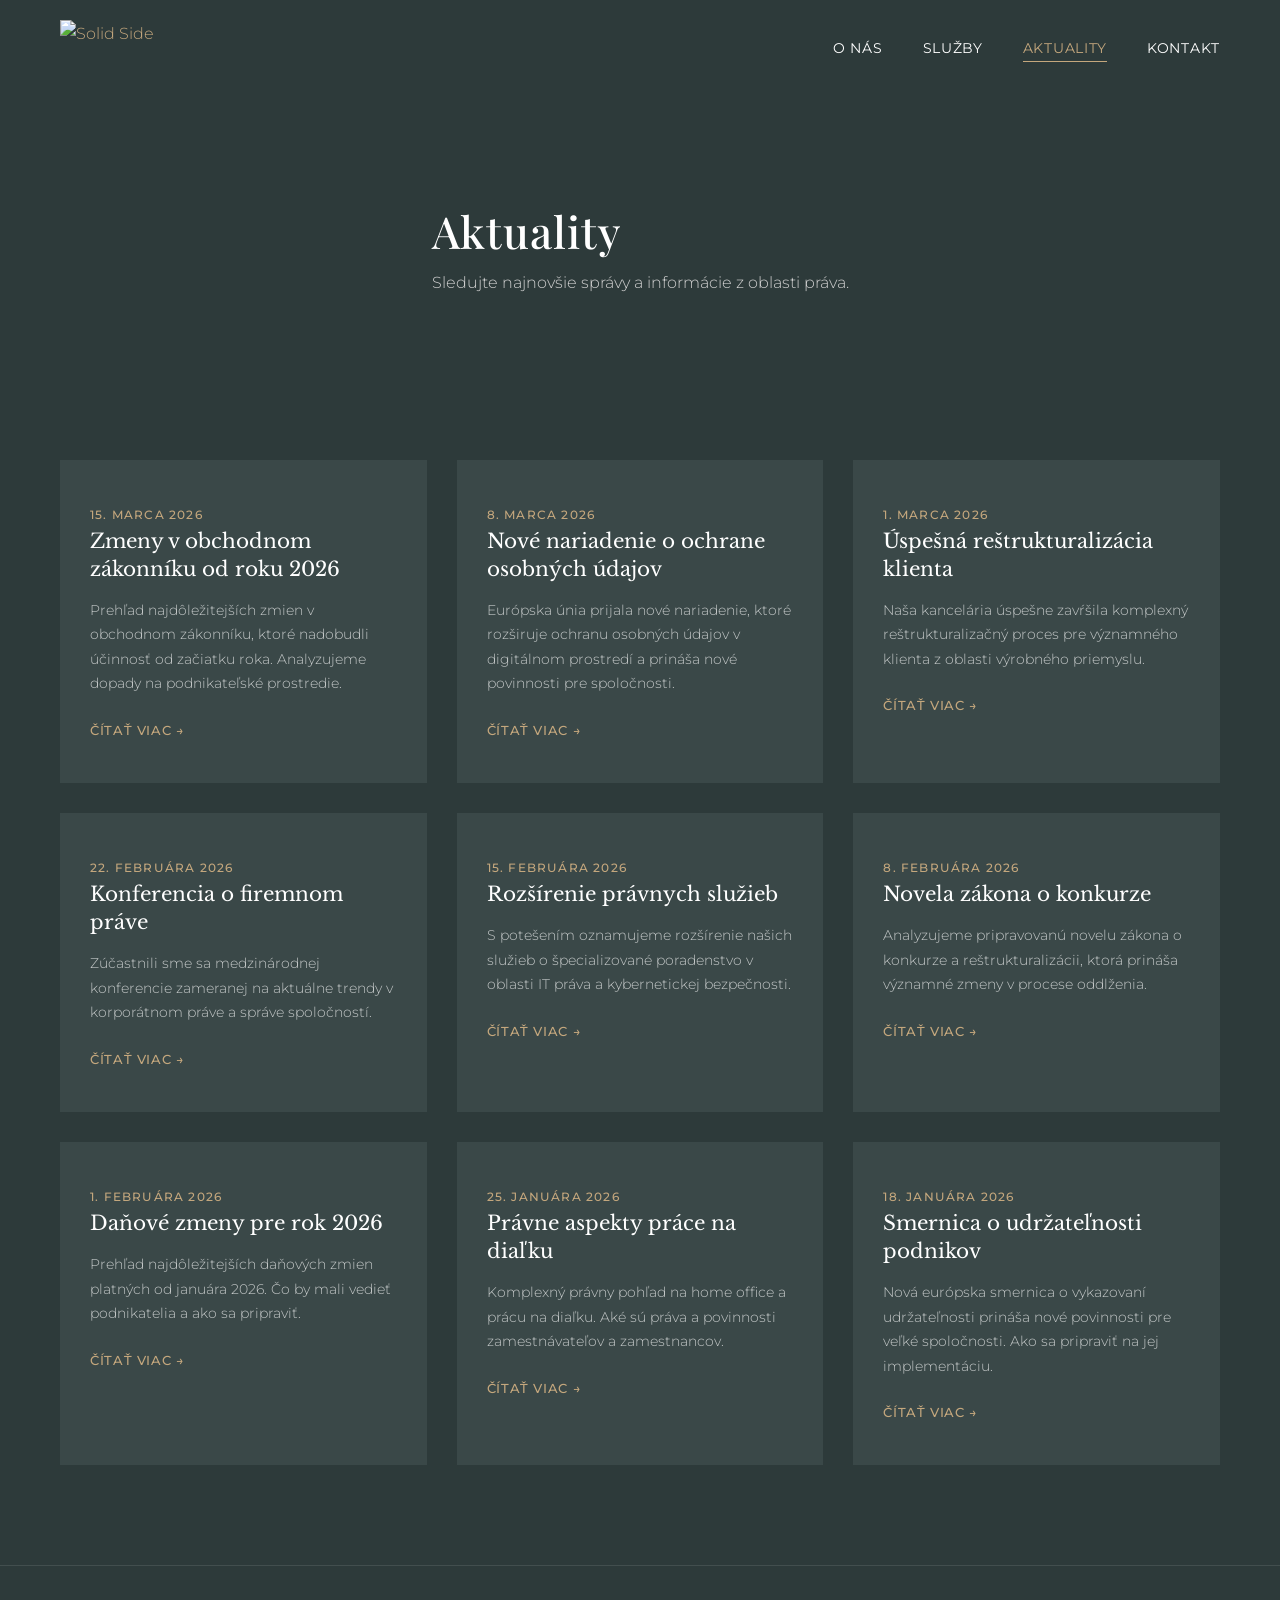
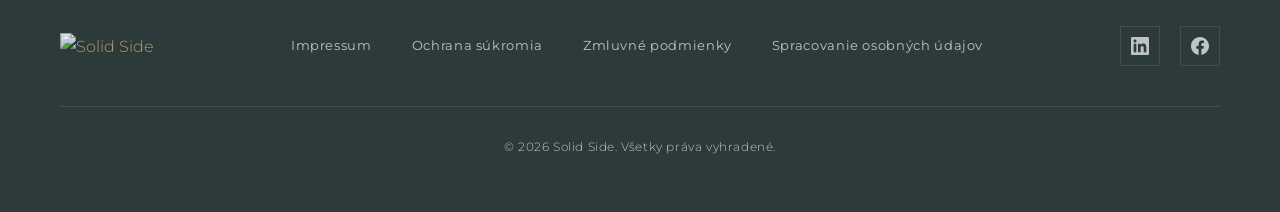
==== aktuality.html @ ad59b774 "first commit" ====
<!DOCTYPE html>
<html lang="sk">
<head>
    <meta charset="UTF-8">
    <meta name="viewport" content="width=device-width, initial-scale=1.0">
    <meta name="description" content="Aktuality a novinky z advokátskej kancelárie Solid Side. Sledujte najnovšie informácie z oblasti práva.">
    <meta name="keywords" content="aktuality, novinky, právo, legislatíva, advokát, Solid Side">
    <title>Aktuality | Solid Side</title>
    
    <!-- Fonts -->
    <link rel="preconnect" href="https://fonts.googleapis.com">
    <link rel="preconnect" href="https://fonts.gstatic.com" crossorigin>
    <link href="https://fonts.googleapis.com/css2?family=Playfair+Display:wght@400;500;600;700&family=Libre+Baskerville:wght@400;700&family=Montserrat:wght@300;400;500;600&display=swap" rel="stylesheet">
    
    <!-- Styles -->
    <link rel="stylesheet" href="css/styles.css">
    
    <!-- Favicon -->
    <link rel="icon" type="image/svg+xml" href="images/favicon.svg">
</head>
<body>
    <!-- Header -->
    <header class="header">
        <div class="container">
            <a href="index.html" class="logo">
                <img src="images/logo2.svg" alt="Solid Side">
            </a>
            
            <button class="menu-toggle" aria-label="Menu">
                <span></span>
                <span></span>
                <span></span>
            </button>
            
            <nav class="nav">
                <ul class="nav-list">
                    <li><a href="o-nas.html" class="nav-link">O nás</a></li>
                    <li><a href="sluzby.html" class="nav-link">Služby</a></li>
                    <li><a href="aktuality.html" class="nav-link active">Aktuality</a></li>
                    <li><a href="kontakt.html" class="nav-link">Kontakt</a></li>
                </ul>
            </nav>
        </div>
    </header>

    <!-- Main Content -->
    <main>
        <!-- Hero Section -->
        <section class="hero section--dark">
            <div class="container">
                <div class="hero-content">
                    <h1>Aktuality</h1>
                    <p>Sledujte najnovšie správy a informácie z oblasti práva.</p>
                </div>
            </div>
        </section>

        <!-- News Grid Section -->
        <section class="news-page-section section--dark">
            <div class="container">
                <div class="news-grid">
                    <!-- Article 1 -->
                    <a href="clanok-obchodny-zakonnik.html" class="news-article-card">
                        <span class="news-article-date">15. marca 2026</span>
                        <h3 class="news-article-title">Zmeny v obchodnom zákonníku od roku 2026</h3>
                        <p class="news-article-excerpt">Prehľad najdôležitejších zmien v obchodnom zákonníku, ktoré nadobudli účinnosť od začiatku roka. Analyzujeme dopady na podnikateľské prostredie.</p>
                        <span class="news-article-link">Čítať viac →</span>
                    </a>
                    
                    <!-- Article 2 -->
                    <a href="clanok-ochrana-udajov.html" class="news-article-card">
                        <span class="news-article-date">8. marca 2026</span>
                        <h3 class="news-article-title">Nové nariadenie o ochrane osobných údajov</h3>
                        <p class="news-article-excerpt">Európska únia prijala nové nariadenie, ktoré rozširuje ochranu osobných údajov v digitálnom prostredí a prináša nové povinnosti pre spoločnosti.</p>
                        <span class="news-article-link">Čítať viac →</span>
                    </a>
                    
                    <!-- Article 3 -->
                    <a href="clanok-restrukturalizacia.html" class="news-article-card">
                        <span class="news-article-date">1. marca 2026</span>
                        <h3 class="news-article-title">Úspešná reštrukturalizácia klienta</h3>
                        <p class="news-article-excerpt">Naša kancelária úspešne zavŕšila komplexný reštrukturalizačný proces pre významného klienta z oblasti výrobného priemyslu.</p>
                        <span class="news-article-link">Čítať viac →</span>
                    </a>
                    
                    <!-- Article 4 -->
                    <a href="clanok-konferencia-firemne-pravo.html" class="news-article-card">
                        <span class="news-article-date">22. februára 2026</span>
                        <h3 class="news-article-title">Konferencia o firemnom práve</h3>
                        <p class="news-article-excerpt">Zúčastnili sme sa medzinárodnej konferencie zameranej na aktuálne trendy v korporátnom práve a správe spoločností.</p>
                        <span class="news-article-link">Čítať viac →</span>
                    </a>
                    
                    <!-- Article 5 -->
                    <a href="clanok-rozsirenie-sluzieb.html" class="news-article-card">
                        <span class="news-article-date">15. februára 2026</span>
                        <h3 class="news-article-title">Rozšírenie právnych služieb</h3>
                        <p class="news-article-excerpt">S potešením oznamujeme rozšírenie našich služieb o špecializované poradenstvo v oblasti IT práva a kybernetickej bezpečnosti.</p>
                        <span class="news-article-link">Čítať viac →</span>
                    </a>
                    
                    <!-- Article 6 -->
                    <a href="clanok-novela-konkurz.html" class="news-article-card">
                        <span class="news-article-date">8. februára 2026</span>
                        <h3 class="news-article-title">Novela zákona o konkurze</h3>
                        <p class="news-article-excerpt">Analyzujeme pripravovanú novelu zákona o konkurze a reštrukturalizácii, ktorá prináša významné zmeny v procese oddlženia.</p>
                        <span class="news-article-link">Čítať viac →</span>
                    </a>
                    
                    <!-- Article 7 -->
                    <a href="clanok-danove-zmeny.html" class="news-article-card">
                        <span class="news-article-date">1. februára 2026</span>
                        <h3 class="news-article-title">Daňové zmeny pre rok 2026</h3>
                        <p class="news-article-excerpt">Prehľad najdôležitejších daňových zmien platných od januára 2026. Čo by mali vedieť podnikatelia a ako sa pripraviť.</p>
                        <span class="news-article-link">Čítať viac →</span>
                    </a>
                    
                    <!-- Article 8 -->
                    <a href="clanok-home-office.html" class="news-article-card">
                        <span class="news-article-date">25. januára 2026</span>
                        <h3 class="news-article-title">Právne aspekty práce na diaľku</h3>
                        <p class="news-article-excerpt">Komplexný právny pohľad na home office a prácu na diaľku. Aké sú práva a povinnosti zamestnávateľov a zamestnancov.</p>
                        <span class="news-article-link">Čítať viac →</span>
                    </a>
                    
                    <!-- Article 9 -->
                    <a href="clanok-udrzatelnost.html" class="news-article-card">
                        <span class="news-article-date">18. januára 2026</span>
                        <h3 class="news-article-title">Smernica o udržateľnosti podnikov</h3>
                        <p class="news-article-excerpt">Nová európska smernica o vykazovaní udržateľnosti prináša nové povinnosti pre veľké spoločnosti. Ako sa pripraviť na jej implementáciu.</p>
                        <span class="news-article-link">Čítať viac →</span>
                    </a>
                </div>
            </div>
        </section>
    </main>

    <!-- Footer -->
    <footer class="footer">
        <div class="container">
            <div class="footer-content">
                <a href="index.html" class="footer-logo">
                    <img src="images/logo2.svg" alt="Solid Side">
                </a>
                
                <div class="footer-links">
                    <a href="impressum.html" class="footer-link">Impressum</a>
                    <a href="https://policies.google.com/privacy?hl=sk" class="footer-link" target="_blank" rel="noopener noreferrer">Ochrana súkromia</a>
                    <a href="https://policies.google.com/terms?hl=sk" class="footer-link" target="_blank" rel="noopener noreferrer">Zmluvné podmienky</a>
                    <a href="#" class="footer-link">Spracovanie osobných údajov</a>
                </div>
                
                <div class="footer-social">
                    <a href="https://www.linkedin.com" target="_blank" rel="noopener noreferrer" class="social-link" aria-label="LinkedIn">
                        <svg xmlns="http://www.w3.org/2000/svg" fill="currentColor" viewBox="0 0 24 24">
                            <path d="M20.447 20.452h-3.554v-5.569c0-1.328-.027-3.037-1.852-3.037-1.853 0-2.136 1.445-2.136 2.939v5.667H9.351V9h3.414v1.561h.046c.477-.9 1.637-1.85 3.37-1.85 3.601 0 4.267 2.37 4.267 5.455v6.286zM5.337 7.433c-1.144 0-2.063-.926-2.063-2.065 0-1.138.92-2.063 2.063-2.063 1.14 0 2.064.925 2.064 2.063 0 1.139-.925 2.065-2.064 2.065zm1.782 13.019H3.555V9h3.564v11.452zM22.225 0H1.771C.792 0 0 .774 0 1.729v20.542C0 23.227.792 24 1.771 24h20.451C23.2 24 24 23.227 24 22.271V1.729C24 .774 23.2 0 22.222 0h.003z"/>
                        </svg>
                    </a>
                    <a href="https://www.facebook.com" target="_blank" rel="noopener noreferrer" class="social-link" aria-label="Facebook">
                        <svg xmlns="http://www.w3.org/2000/svg" fill="currentColor" viewBox="0 0 24 24">
                            <path d="M24 12.073c0-6.627-5.373-12-12-12s-12 5.373-12 12c0 5.99 4.388 10.954 10.125 11.854v-8.385H7.078v-3.47h3.047V9.43c0-3.007 1.792-4.669 4.533-4.669 1.312 0 2.686.235 2.686.235v2.953H15.83c-1.491 0-1.956.925-1.956 1.874v2.25h3.328l-.532 3.47h-2.796v8.385C19.612 23.027 24 18.062 24 12.073z"/>
                        </svg>
                    </a>
                </div>
            </div>
            
            <div class="footer-bottom">
                <p class="footer-copyright">© 2026 Solid Side. Všetky práva vyhradené.</p>
            </div>
        </div>
    </footer>

    <!-- Scripts -->
    <script src="js/main.js"></script>
</body>
</html>
---- css/styles.css ----
/* =====================================================
   SOLID SIDE - Law Firm Website Styles
   Modern, Minimalist, Professional Design
   ===================================================== */

/* =====================================================
   IMPORTS & FONTS
   ===================================================== */
@import url('https://fonts.googleapis.com/css2?family=Playfair+Display:wght@400;500;600;700&family=Libre+Baskerville:wght@400;700&family=Montserrat:wght@300;400;500;600&display=swap');

/* =====================================================
   CSS VARIABLES - Color Palette
   ===================================================== */
:root {
    /* Primary Colors - Dark Petrol Theme */
    --color-primary-dark: #2d3a3a;      /* Dark petrol - main background */
    --color-primary-medium: #4a5a5a;    /* Medium petrol */
    --color-primary-light: #6b7878;     /* Lighter petrol */
    
    /* Accent Colors - Warm Tones */
    --color-accent-gold: #c4a77d;       /* Warm gold - accents, links, hover */
    --color-accent-bronze: #8b7355;     /* Bronze - subtle accents */
    
    /* Light Colors - Contrast Sections */
    --color-light-cream: #f5f0e8;       /* Light cream background */
    --color-light-beige: #e8e0d4;       /* Beige background */
    --color-light-warm: #d4c9b9;        /* Warm light */
    
    /* Text Colors */
    --color-text-light: #ffffff;        /* White text on dark */
    --color-text-dark: #2d3a3a;         /* Dark text on light */
    --color-text-muted: rgba(255, 255, 255, 0.7); /* Muted text */
    --color-text-muted-dark: rgba(45, 58, 58, 0.7); /* Muted dark text */
    
    /* Cards & Elements */
    --color-card-dark: #3a4848;         /* Slightly lighter than background */
    --color-card-light: #ffffff;        /* White cards on light bg */
    
    /* Borders & Lines */
    --color-border-dark: rgba(255, 255, 255, 0.1);
    --color-border-light: rgba(45, 58, 58, 0.1);
    
    /* Typography */
    --font-heading: 'Playfair Display', serif;
    --font-subheading: 'Libre Baskerville', serif;
    --font-body: 'Montserrat', sans-serif;
    
    /* Layout */
    --container-max-width: 1240px;
    --container-padding: 40px;
    --header-height: 96px;
    
    /* Transitions */
    --transition-fast: 0.2s ease;
    --transition-medium: 0.3s ease;
    --transition-slow: 0.5s ease;
}

/* =====================================================
   RESET & BASE STYLES
   ===================================================== */
*,
*::before,
*::after {
    margin: 0;
    padding: 0;
    box-sizing: border-box;
}

html {
    scroll-behavior: smooth;
    font-size: 16px;
}

body {
    font-family: var(--font-body);
    font-weight: 300;
    line-height: 1.7;
    color: var(--color-text-light);
    background-color: var(--color-primary-dark);
    overflow-x: hidden;
}

/* =====================================================
   LOADING ANIMATION
   ===================================================== */
.loading-screen {
    position: fixed;
    top: 0;
    left: 0;
    width: 100%;
    height: 100%;
    background-color: var(--color-primary-dark);
    display: flex;
    justify-content: center;
    align-items: center;
    z-index: 9999;
    opacity: 1;
        transition: opacity 0.35s ease, visibility 0.35s ease;
}

.loading-screen.hidden {
    opacity: 0;
    visibility: hidden;
    pointer-events: none;
}

.loading-logo {
    width: min(940px, 88vw);
    height: auto;
    opacity: 0;
    transform: scale(0.9);
    animation: logoFadeIn 0.85s ease forwards;
}

@keyframes logoFadeIn {
    0% {
        opacity: 0;
        transform: scale(0.9);
    }
    50% {
        opacity: 1;
        transform: scale(1);
    }
    100% {
        opacity: 1;
        transform: scale(1);
    }
}

/* =====================================================
   CONTAINER
   ===================================================== */
.container {
    max-width: var(--container-max-width);
    margin: 0 auto;
    padding-left: var(--container-padding);
    padding-right: var(--container-padding);
}

/* =====================================================
   TYPOGRAPHY
   ===================================================== */
h1, h2, h3, h4, h5, h6 {
    font-family: var(--font-heading);
    font-weight: 400;
    line-height: 1.3;
    margin-bottom: 1rem;
}

h1 {
    font-size: clamp(2.5rem, 5vw, 4rem);
    letter-spacing: 0.02em;
}

h2 {
    font-size: clamp(2rem, 4vw, 3rem);
    letter-spacing: 0.02em;
}

h3 {
    font-family: var(--font-subheading);
    font-size: clamp(1.5rem, 3vw, 2rem);
}

h4 {
    font-family: var(--font-subheading);
    font-size: 1.25rem;
}

p {
    margin-bottom: 1.5rem;
    font-weight: 300;
}

a {
    color: var(--color-accent-gold);
    text-decoration: none;
    transition: color var(--transition-fast);
}

a:hover {
    color: var(--color-light-cream);
}

/* =====================================================
   HEADER
   ===================================================== */
.header {
    position: fixed;
    top: 0;
    left: 0;
    width: 100%;
    height: var(--header-height);
    background-color: var(--color-primary-dark);
    z-index: 1000;
    transition: background-color var(--transition-medium), box-shadow var(--transition-medium);
}

.header.scrolled {
    background-color: rgba(45, 58, 58, 0.98);
    box-shadow: 0 2px 20px rgba(0, 0, 0, 0.15);
}

.header .container {
    display: flex;
    justify-content: space-between;
    align-items: center;
    height: 100%;
}

.logo {
    display: flex;
    align-items: center;
}

.logo img {
    height: 56px;
    width: auto;
    transition: opacity var(--transition-fast);
}

.logo:hover img {
    opacity: 0.8;
}

/* Navigation */
.nav {
    display: flex;
    align-items: center;
}

.nav-list {
    display: flex;
    list-style: none;
    gap: 40px;
}

.nav-link {
    font-family: var(--font-body);
    font-size: 0.875rem;
    font-weight: 400;
    letter-spacing: 0.05em;
    text-transform: uppercase;
    color: var(--color-text-light);
    position: relative;
    padding: 5px 0;
}

.nav-link::after {
    content: '';
    position: absolute;
    bottom: 0;
    left: 0;
    width: 0;
    height: 1px;
    background-color: var(--color-accent-gold);
    transition: width var(--transition-medium);
}

.nav-link:hover {
    color: var(--color-accent-gold);
}

.nav-link:hover::after,
.nav-link.active::after {
    width: 100%;
}

.nav-link.active {
    color: var(--color-accent-gold);
}

/* Mobile Menu Toggle */
.menu-toggle {
    display: none;
    flex-direction: column;
    justify-content: space-between;
    width: 28px;
    height: 20px;
    background: none;
    border: none;
    cursor: pointer;
    padding: 0;
}

.menu-toggle span {
    display: block;
    width: 100%;
    height: 2px;
    background-color: var(--color-text-light);
    transition: all var(--transition-fast);
}

.menu-toggle.active span:nth-child(1) {
    transform: rotate(45deg) translate(6px, 6px);
}

.menu-toggle.active span:nth-child(2) {
    opacity: 0;
}

.menu-toggle.active span:nth-child(3) {
    transform: rotate(-45deg) translate(6px, -6px);
}

/* =====================================================
   MAIN CONTENT
   ===================================================== */
main {
    padding-top: var(--header-height);
}

/* =====================================================
   SECTIONS
   ===================================================== */
.section {
    padding: 100px 0;
}

.section--dark {
    background-color: var(--color-primary-dark);
    color: var(--color-text-light);
}

.section--light {
    background-color: var(--color-light-cream);
    color: var(--color-text-dark);
}

.section--beige {
    background-color: var(--color-light-beige);
    color: var(--color-text-dark);
}

.section-title {
    text-align: center;
    margin-bottom: 60px;
}

.section-title h2 {
    position: relative;
    display: inline-block;
}

.section-title h2::after {
    content: '';
    position: absolute;
    bottom: -15px;
    left: 50%;
    transform: translateX(-50%);
    width: 60px;
    height: 1px;
    background-color: var(--color-accent-gold);
}

/* =====================================================
   HERO SECTION
   ===================================================== */
.hero {
    display: flex;
    align-items: flex-start;
    padding: 110px 0 65px;
    position: relative;
}

/* Homepage full-screen override */
.home-hero {
    min-height: 88vh;
    align-items: center;
    padding: 130px 0 80px;
}

.hero-layout {
    display: flex;
    align-items: flex-start;
    justify-content: space-between;
    gap: 80px;
    width: 100%;
}

.hero-content {
    flex: 1;
    max-width: 700px;
    text-align: left;
}

.hero-title {
    font-family: var(--font-heading);
    font-size: clamp(41px, 5.2vw, 52px);
    font-weight: 500;
    line-height: 1.1;
    color: #ffffff;
    margin: 0;
    display: flex;
    flex-direction: column;
}

.hero-title span {
    display: block;
}

.hero-subtitle {
    font-family: var(--font-subheading);
    font-size: 0.92rem;
    color: #cfcfcf;
    max-width: 450px;
    margin-top: 20px;
    line-height: 1.6;
}

/* Sub-page section headings (no .hero-title class) */
.hero-content > h1:not(.hero-title) {
    font-size: clamp(32px, 3.8vw, 44px);
    font-weight: 500;
    line-height: 1.15;
    color: #ffffff;
    margin: 0 0 14px 0;
}

.hero-content > p:not(.hero-subtitle) {
    font-size: 0.975rem;
    color: #cfcfcf;
    margin: 0;
    line-height: 1.55;
    max-width: 580px;
}

.hero-image {
    flex: 0 0 36%;
    max-width: 480px;
    align-self: flex-start;
    position: relative;
    overflow: hidden;
    height: clamp(380px, 48vw, 500px);
}

.hero-image img {
    width: 100%;
    height: 100%;
    object-fit: cover;
    object-position: center 30%;
    display: block;
    filter: brightness(0.70) contrast(0.87) blur(1px);
    transform: scale(1.04);
}

.hero-image::after {
    content: '';
    position: absolute;
    inset: 0;
    background: rgba(0, 0, 0, 0.30);
    pointer-events: none;
}

/* =====================================================
   PANORAMA SECTION
   ===================================================== */
.panorama-section {
    background: transparent;
    padding: 60px 0;
    display: flex;
    justify-content: center;
}

.panorama-wrapper {
    width: 100%;
    max-width: 1200px;
}

.panorama-image {
    width: 100%;
    height: auto;
    display: block;
}

/* =====================================================
   NEWS/AKTUALITY SLIDER
   ===================================================== */
.news-slider-section {
    padding: 80px 0;
    background-color: var(--color-primary-dark);
    overflow: hidden;
}

.news-slider-wrapper {
    position: relative;
    overflow: hidden;
}

.news-slider {
    display: flex;
    gap: 30px;
    transition: transform var(--transition-slow);
    cursor: grab;
}

.news-slider:active {
    cursor: grabbing;
}

.news-card {
    flex: 0 0 calc(33.333% - 20px);
    min-width: 300px;
    background-color: var(--color-card-dark);
    padding: 40px 30px;
    transition: transform var(--transition-medium), background-color var(--transition-medium);
}

.news-card:hover {
    transform: translateY(-5px);
    background-color: var(--color-primary-medium);
}

.news-card-date {
    font-size: 0.75rem;
    font-weight: 500;
    letter-spacing: 0.1em;
    text-transform: uppercase;
    color: var(--color-accent-gold);
    margin-bottom: 15px;
}

.news-card-title {
    font-family: var(--font-subheading);
    font-size: 1.25rem;
    margin-bottom: 15px;
    line-height: 1.4;
}

.news-card-excerpt {
    font-size: 0.9rem;
    color: var(--color-text-muted);
    margin-bottom: 20px;
}

.news-card-link {
    font-size: 0.8rem;
    font-weight: 500;
    letter-spacing: 0.05em;
    text-transform: uppercase;
}

/* Slider Controls */
.slider-controls {
    display: flex;
    justify-content: center;
    gap: 15px;
    margin-top: 40px;
}

.slider-btn {
    width: 50px;
    height: 50px;
    background-color: transparent;
    border: 1px solid var(--color-border-dark);
    color: var(--color-text-light);
    cursor: pointer;
    transition: all var(--transition-fast);
    display: flex;
    align-items: center;
    justify-content: center;
}

.slider-btn:hover {
    background-color: var(--color-accent-gold);
    border-color: var(--color-accent-gold);
    color: var(--color-primary-dark);
}

.slider-btn svg {
    width: 20px;
    height: 20px;
}

/* =====================================================
   SERVICES SECTION - Homepage
   ===================================================== */
.services-section {
    padding: 100px 0;
    background-color: var(--color-light-cream);
    color: var(--color-text-dark);
}

.services-grid-home {
    display: grid;
    grid-template-columns: repeat(4, 1fr);
    gap: 20px;
    align-items: stretch;
}

.service-card-home {
    background-color: var(--color-light-beige);
    padding: 25px;
    min-height: 170px;
    border: 1px solid rgba(45, 58, 58, 0.18);
    display: flex;
    align-items: center;
    justify-content: center;
    text-align: center;
    height: 100%;
}

.service-card-home h4 {
    font-family: var(--font-subheading);
    font-size: 1rem;
    margin: 0;
    color: var(--color-primary-dark);
}

/* =====================================================
   SERVICES PAGE GRID
   ===================================================== */
.services-page-section {
    padding: 100px 0;
}

.services-grid {
    display: grid;
    grid-template-columns: repeat(4, 1fr);
    gap: 25px;
    align-items: stretch;
}

.service-card {
    background-color: var(--color-light-beige);
    padding: 25px;
    min-height: 170px;
    border: 1px solid rgba(45, 58, 58, 0.18);
    display: flex;
    align-items: center;
    justify-content: center;
    text-align: center;
    height: 100%;
}

.service-card h4 {
    font-family: var(--font-subheading);
    font-size: 1rem;
    margin: 0;
    color: var(--color-primary-dark);
    line-height: 1.5;
}

/* =====================================================
   ABOUT PAGE
   ===================================================== */
.about-section {
    padding: 100px 0;
}

.about-content {
    max-width: 900px;
    margin: 0 auto;
}

.about-content p {
    text-align: justify;
    font-size: 1rem;
    line-height: 1.9;
    margin-bottom: 2rem;
}

.about-content h3 {
    margin-top: 3rem;
    margin-bottom: 1.5rem;
}

/* =====================================================
   NEWS/AKTUALITY PAGE
   ===================================================== */
.news-page-section {
    padding: 100px 0;
}

.news-grid {
    display: grid;
    grid-template-columns: repeat(3, 1fr);
    gap: 30px;
}

.news-article-card {
    background-color: var(--color-card-dark);
    padding: 40px 30px;
    transition: transform var(--transition-medium), background-color var(--transition-medium);
    cursor: pointer;
    display: block;
    color: var(--color-text-light);
}

.news-article-card:hover {
    transform: translateY(-5px);
    background-color: var(--color-primary-medium);
    color: var(--color-text-light);
}

.news-article-date {
    font-size: 0.75rem;
    font-weight: 500;
    letter-spacing: 0.1em;
    text-transform: uppercase;
    color: var(--color-accent-gold);
    margin-bottom: 15px;
}

.news-article-title {
    font-family: var(--font-subheading);
    font-size: 1.25rem;
    margin-bottom: 15px;
    line-height: 1.4;
}

.news-article-excerpt {
    font-size: 0.9rem;
    color: var(--color-text-muted);
    margin-bottom: 20px;
}

.news-article-link {
    font-size: 0.8rem;
    font-weight: 500;
    letter-spacing: 0.05em;
    text-transform: uppercase;
    color: var(--color-accent-gold);
}

/* Single Article */
.article-content {
    max-width: 800px;
    margin: 0 auto;
}

.article-meta {
    margin-bottom: 40px;
}

.article-meta .date {
    font-size: 0.875rem;
    color: var(--color-accent-gold);
    text-transform: uppercase;
    letter-spacing: 0.1em;
}

.article-content p {
    text-align: justify;
    font-size: 1rem;
    line-height: 1.9;
}

/* =====================================================
   CONTACT SECTION
   ===================================================== */
.contact-hero {
    position: relative;
    height: 50vh;
    min-height: 400px;
    overflow: hidden;
}

.contact-hero-image {
    width: 100%;
    height: 100%;
    object-fit: cover;
    filter: brightness(0.7);
}

.contact-hero-content {
    position: absolute;
    top: 50%;
    left: 50%;
    transform: translate(-50%, -50%);
    text-align: center;
    color: var(--color-text-light);
}

.contact-hero h1 {
    font-size: clamp(2.5rem, 5vw, 4rem);
    margin-bottom: 0;
}

.contact-hero--simple {
    background-color: var(--color-primary-dark);
    height: auto;
    min-height: 0;
    overflow: visible;
    padding: 110px 0 60px;
}

.contact-hero-content--static {
    position: static;
    transform: none;
    text-align: center;
}

/* Contact Image Section */
.contact-image-section {
    background: linear-gradient(to bottom, var(--color-primary-dark) 50%, var(--color-light-cream) 50%);
    padding: 0;
}

.contact-image-wrapper {
    width: min(90%, 585px);
    margin: 0 auto;
}

.contact-image {
    display: block;
    width: 100%;
    height: clamp(182px, 23.4vw, 312px);
    object-fit: cover;
    object-position: center;
}

.contact-info-section {
    padding: 60px 0 80px;
    background-color: var(--color-light-cream);
    color: var(--color-text-dark);
}

.contact-info-container {
    width: min(90%, 585px);
    margin: 0 auto;
}

.contact-info-row {
    display: flex;
    justify-content: space-between;
    align-items: flex-start;
}

.contact-info-left {
    text-align: left;
}

.contact-info-right {
    text-align: right;
}

.contact-info-left p,
.contact-info-right p {
    font-size: 0.95rem;
    line-height: 1.8;
    margin-bottom: 0;
    color: var(--color-text-muted-dark);
}

.contact-info-left a,
.contact-info-right a {
    color: var(--color-primary-dark);
}

.contact-info-left a:hover,
.contact-info-right a:hover {
    color: var(--color-accent-gold);
}

/* Contact Form Section */
.contact-form-section {
    padding: 100px 0;
    background-color: var(--color-primary-dark);
}

.contact-form-section--light {
    background-color: var(--color-light-cream);
    color: var(--color-text-dark);
}

.contact-form-section--light .section-title h2 {
    color: var(--color-text-dark);
}

.contact-form-section--light .form-group label {
    color: var(--color-text-muted-dark);
}

.contact-form-section--light .form-group input,
.contact-form-section--light .form-group textarea {
    border-bottom: 1px solid var(--color-border-light);
    color: var(--color-text-dark);
}

.contact-form-section--light .form-group input::placeholder,
.contact-form-section--light .form-group textarea::placeholder {
    color: var(--color-text-muted-dark);
}

.contact-form-wrapper {
    display: grid;
    grid-template-columns: 1fr 1fr;
    gap: 60px;
    align-items: start;
}

.contact-form-image-wrapper {
    position: relative;
    overflow: hidden;
}

.contact-form-section--light .contact-form {
    position: relative;
    z-index: 2;
}

.contact-form-row {
    display: grid;
    grid-template-columns: 1fr 0.94fr;
    gap: 60px;
    align-items: stretch;
}

.contact-form-fields {
    display: flex;
    flex-direction: column;
    gap: 25px;
    margin-right: -56px;
    position: relative;
    z-index: 2;
}

.contact-form-section--light .contact-form-image-wrapper {
    display: flex;
}

.contact-form {
    display: flex;
    flex-direction: column;
    gap: 25px;
}

.form-group {
    display: flex;
    flex-direction: column;
}

.form-group label {
    font-size: 0.75rem;
    font-weight: 500;
    letter-spacing: 0.1em;
    text-transform: uppercase;
    margin-bottom: 10px;
    color: var(--color-text-muted);
}

.form-group input,
.form-group textarea {
    padding: 15px 0;
    background-color: transparent;
    border: none;
    border-bottom: 1px solid var(--color-border-dark);
    color: var(--color-text-light);
    font-family: var(--font-body);
    font-size: 1rem;
    font-weight: 300;
    transition: border-color var(--transition-fast);
}

.form-group input:focus,
.form-group textarea:focus {
    outline: none;
    border-color: var(--color-accent-gold);
}

.form-group textarea {
    min-height: 120px;
    resize: vertical;
}

.form-group input::placeholder,
.form-group textarea::placeholder {
    color: var(--color-text-muted);
}

.btn-submit {
    align-self: flex-start;
    padding: 15px 40px;
    background-color: transparent;
    border: 1px solid var(--color-accent-gold);
    color: var(--color-accent-gold);
    font-family: var(--font-body);
    font-size: 0.8rem;
    font-weight: 500;
    letter-spacing: 0.1em;
    text-transform: uppercase;
    cursor: pointer;
    transition: all var(--transition-fast);
}

.btn-submit:hover {
    background-color: var(--color-accent-gold);
    color: var(--color-primary-dark);
}

.contact-form-image {
    display: block;
    width: 100%;
    height: 100%;
    object-fit: cover;
    object-position: center;
}

.contact-form-section--light .contact-form-image {
    filter: brightness(1.15) contrast(0.9);
}

.image-contact {
    width: 90%;
    margin-left: 40px;
}

/* =====================================================
   FOOTER
   ===================================================== */
.footer {
    background-color: var(--color-primary-dark);
    padding: 60px 0 30px;
    border-top: 1px solid var(--color-border-dark);
}

.footer-content {
    display: flex;
    justify-content: space-between;
    align-items: center;
    margin-bottom: 40px;
}

.footer-logo img {
    height: 56px;
    width: auto;
    opacity: 0.9;
}

.footer-links {
    display: flex;
    gap: 40px;
    align-items: center;
}

.footer-link {
    font-size: 0.8rem;
    font-weight: 400;
    letter-spacing: 0.05em;
    color: var(--color-text-muted);
    transition: color var(--transition-fast);
}

.footer-links .footer-link {
    font-size: 0.8rem;
}

.footer-link:hover {
    color: var(--color-accent-gold);
}

.footer-social {
    display: flex;
    gap: 20px;
    align-items: center;
}

.social-link {
    width: 40px;
    height: 40px;
    display: flex;
    align-items: center;
    justify-content: center;
    border: 1px solid var(--color-border-dark);
    color: var(--color-text-muted);
    transition: all var(--transition-fast);
}

.social-link:hover {
    border-color: var(--color-accent-gold);
    color: var(--color-accent-gold);
}

.social-link svg {
    width: 18px;
    height: 18px;
}

.footer-bottom {
    text-align: center;
    padding-top: 30px;
    border-top: 1px solid var(--color-border-dark);
}

.footer-copyright {
    font-size: 0.75rem;
    color: var(--color-text-muted);
    letter-spacing: 0.05em;
}

/* =====================================================
   IMPRESSUM PAGE
   ===================================================== */
.impressum-section {
    padding: 100px 0;
    min-height: 60vh;
}

.impressum-content {
    max-width: 800px;
    margin: 0 auto;
}

.impressum-content h2 {
    margin-bottom: 40px;
}

.impressum-content p {
    margin-bottom: 1.5rem;
    color: var(--color-text-muted);
}

.impressum-content strong {
    color: var(--color-text-light);
}

/* =====================================================
   BUTTONS
   ===================================================== */
.btn {
    display: inline-block;
    padding: 15px 40px;
    font-family: var(--font-body);
    font-size: 0.8rem;
    font-weight: 500;
    letter-spacing: 0.1em;
    text-transform: uppercase;
    transition: all var(--transition-fast);
    cursor: pointer;
}

.btn-primary {
    background-color: var(--color-accent-gold);
    color: var(--color-primary-dark);
    border: 1px solid var(--color-accent-gold);
}

.btn-primary:hover {
    background-color: transparent;
    color: var(--color-accent-gold);
}

.btn-outline {
    background-color: transparent;
    color: var(--color-accent-gold);
    border: 1px solid var(--color-accent-gold);
}

.btn-outline:hover {
    background-color: var(--color-accent-gold);
    color: var(--color-primary-dark);
}

/* =====================================================
   UTILITIES
   ===================================================== */
.text-center {
    text-align: center;
}

.text-left {
    text-align: left;
}

.text-justify {
    text-align: justify;
}

.mb-0 {
    margin-bottom: 0;
}

.mb-1 {
    margin-bottom: 1rem;
}

.mb-2 {
    margin-bottom: 2rem;
}

.mb-3 {
    margin-bottom: 3rem;
}

.mt-0 {
    margin-top: 0;
}

.mt-1 {
    margin-top: 1rem;
}

.mt-2 {
    margin-top: 2rem;
}

.mt-3 {
    margin-top: 3rem;
}

/* =====================================================
   RESPONSIVE DESIGN
   ===================================================== */

/* Tablet - Large */
@media (max-width: 1200px) {
    :root {
        --container-padding: 30px;
    }
    
    .services-grid-home {
        grid-template-columns: repeat(3, 1fr);
    }
    
    .services-grid {
        grid-template-columns: repeat(3, 1fr);
    }

    .contact-form-fields {
        margin-right: -40px;
    }
}

/* Tablet */
@media (max-width: 992px) {
    :root {
        --header-height: 84px;
    }
    
    .section {
        padding: 80px 0;
    }
    
    .nav-list {
        gap: 30px;
    }
    
    .services-grid-home,
    .services-grid {
        grid-template-columns: repeat(2, 1fr);
    }
    
    .news-grid {
        grid-template-columns: repeat(2, 1fr);
    }
    
    .contact-form-wrapper {
        gap: 40px;
    }

    .hero {
        padding: 88px 0 50px;
    }

    .home-hero {
        min-height: 82vh;
        padding: 120px 0 70px;
    }

    .about-section,
    .services-page-section,
    .news-page-section {
        padding: 80px 0 55px;
    }

    .hero-title {
        font-size: clamp(31px, 4.4vw, 36px);
    }

    .hero-layout {
        gap: 56px;
    }

    .hero-image {
        flex-basis: 40%;
        max-width: 420px;
        height: clamp(300px, 40vw, 400px);
    }

    .contact-form-fields {
        margin-right: -24px;
    }
    
    .footer-links {
        gap: 25px;
    }
}

/* Tablet - Small */
@media (max-width: 768px) {
    :root {
        --container-padding: 25px;
    }
    
    /* Mobile Navigation */
    .nav {
        position: fixed;
        top: var(--header-height);
        left: 0;
        right: 0;
        background-color: var(--color-primary-dark);
        padding: 30px;
        transform: translateY(-100%);
        opacity: 0;
        visibility: hidden;
        transition: all var(--transition-medium);
    }
    
    .nav.active {
        transform: translateY(0);
        opacity: 1;
        visibility: visible;
    }
    
    .nav-list {
        flex-direction: column;
        gap: 20px;
    }
    
    .nav-link {
        font-size: 1rem;
    }
    
    .menu-toggle {
        display: flex;
    }

    .hero {
        padding: 80px 0 45px;
    }

    .home-hero {
        min-height: auto;
        padding: 110px 0 50px;
    }

    .about-section,
    .services-page-section,
    .news-page-section {
        padding: 60px 0 50px;
    }

    .hero-layout {
        flex-direction: column;
        align-items: flex-start;
        gap: 28px;
    }

    .hero-image {
        width: 100%;
        max-width: 430px;
        height: 260px;
        opacity: 1;
    }
    
    /* News Slider */
    .news-card {
        flex: 0 0 calc(100% - 20px);
        min-width: auto;
    }
    
    /* Contact */
    .contact-info-row {
        flex-direction: column;
        gap: 30px;
        text-align: center;
    }
    
    .contact-info-left,
    .contact-info-right {
        text-align: center;
    }
    
    .contact-form-wrapper {
        grid-template-columns: 1fr;
        gap: 50px;
    }
    
    .contact-form-row {
        grid-template-columns: 1fr;
        gap: 40px;
    }

    .contact-form-fields {
        margin-right: 0;
    }
    
    .contact-form-section--light .contact-form-image-wrapper {
        aspect-ratio: 4 / 3;
    }

    .contact-form-section--light .contact-form-image {
        height: 100%;
    }

    .image-contact {
        width: 100%;
        margin-left: 0;
    }

    .contact-hero--simple {
        padding: 95px 0 50px;
    }

    .contact-image-wrapper {
        width: min(90%, 520px);
    }

    .contact-image {
        height: clamp(156px, 32.5vw, 234px);
    }

    .contact-info-section {
        padding: 50px 0 70px;
    }
    
    .contact-info-container {
        width: min(90%, 520px);
    }
    
    /* Footer */
    .footer-content {
        flex-direction: column;
        gap: 30px;
        align-items: center;
        text-align: center;
    }
    
    .footer-links {
        flex-wrap: wrap;
        justify-content: center;
        gap: 20px;
    }
}

/* Mobile */
@media (max-width: 576px) {
    :root {
        --container-padding: 20px;
    }
    
    .section {
        padding: 60px 0;
    }
    
    h1 {
        font-size: 2rem;
    }
    
    h2 {
        font-size: 1.75rem;
    }

    .hero {
        padding: 88px 20px 40px;
    }

    .home-hero {
        min-height: 76vh;
        padding: 100px 20px 50px;
    }

    .about-section,
    .services-page-section,
    .news-page-section {
        padding: 55px 0 40px;
    }

    .hero-content > h1:not(.hero-title) {
        font-size: clamp(24px, 6.5vw, 28px);
        line-height: 1.2;
    }

    .hero-layout {
        max-width: 100%;
        gap: 20px;
    }

    .hero-content {
        text-align: left;
    }

    .hero-title {
        font-size: clamp(26px, 6.5vw, 28px);
    }

    .hero-subtitle {
        max-width: 100%;
        margin-top: 18px;
    }

    .hero-image {
        max-width: 100%;
        height: 220px;
        opacity: 1;
    }
    
    /* Services */
    .services-grid-home,
    .services-grid {
        grid-template-columns: 1fr;
    }
    
    /* News */
    .news-grid {
        grid-template-columns: 1fr;
    }
    
    /* Contact Hero */
    .contact-hero {
        min-height: 300px;
    }

    .contact-hero--simple {
        min-height: 0;
        padding: 85px 0 40px;
    }

    .contact-image-wrapper {
        width: min(90%, 416px);
    }
    
    .contact-image {
        height: clamp(130px, 28.6vw, 195px);
    }

    .contact-info-section {
        padding: 40px 0 60px;
    }
    
    .contact-info-container {
        width: min(90%, 416px);
    }
    
    /* Form */
    .btn-submit {
        width: 100%;
        text-align: center;
    }
    
    /* Footer */
    .footer-links {
        flex-direction: column;
        gap: 15px;
    }
}

/* =====================================================
   ACCESSIBILITY
   ===================================================== */
@media (prefers-reduced-motion: reduce) {
    *,
    *::before,
    *::after {
        animation-duration: 0.01ms !important;
        animation-iteration-count: 1 !important;
        transition-duration: 0.01ms !important;
    }
    
    html {
        scroll-behavior: auto;
    }
}

/* Focus States */
a:focus-visible,
button:focus-visible,
input:focus-visible,
textarea:focus-visible {
    outline: 2px solid var(--color-accent-gold);
    outline-offset: 2px;
}

/* Screen Reader Only */
.sr-only {
    position: absolute;
    width: 1px;
    height: 1px;
    padding: 0;
    margin: -1px;
    overflow: hidden;
    clip: rect(0, 0, 0, 0);
    white-space: nowrap;
    border: 0;
}
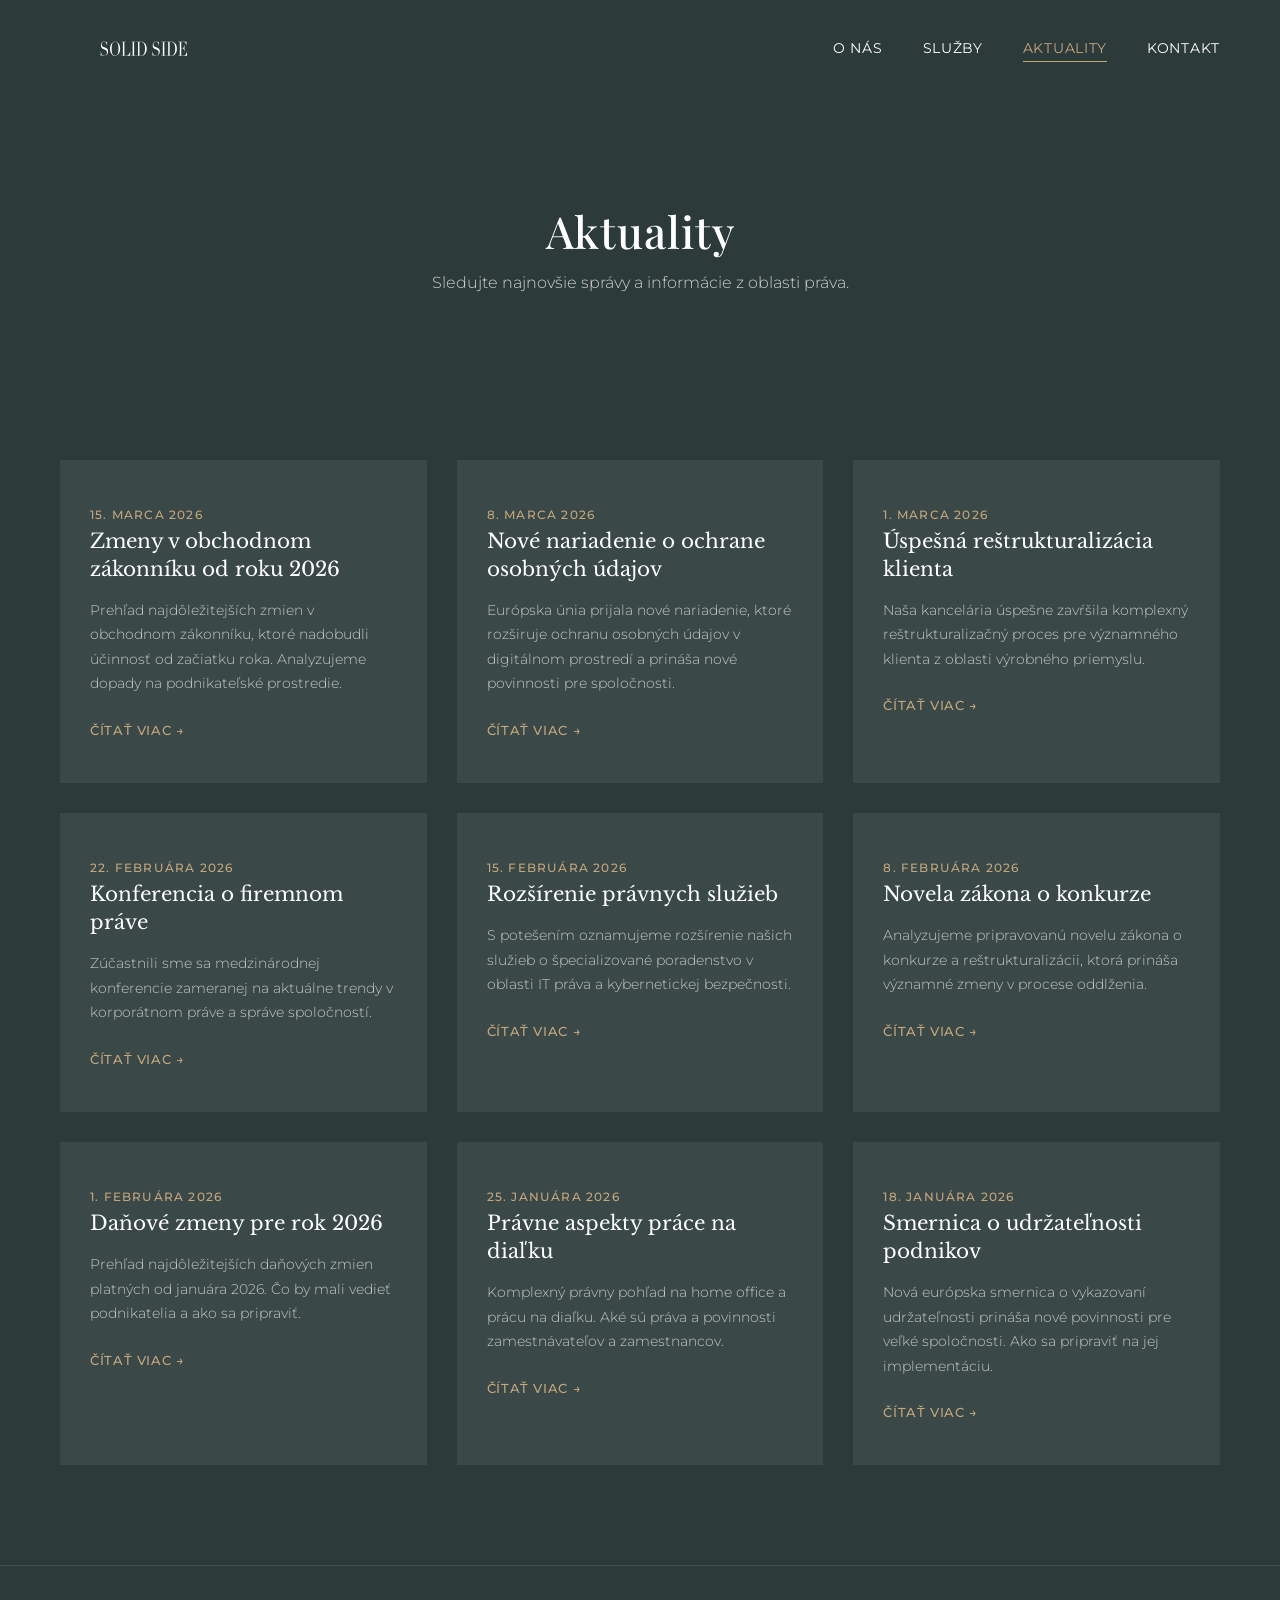
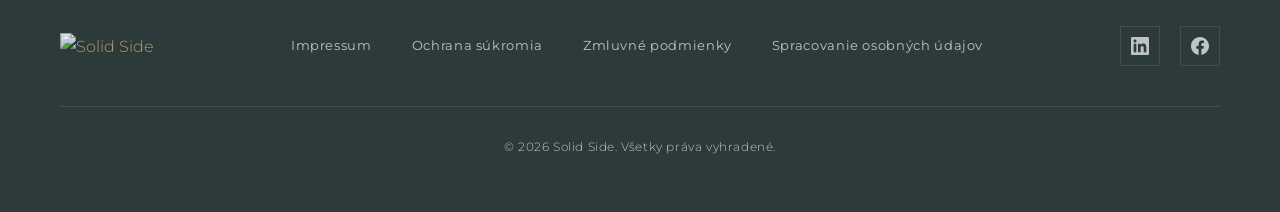
==== commit d5b4dbaa: "Fix logo image filename in aktuality.html" ====
--- a/aktuality.html
+++ b/aktuality.html
@@ -23,7 +23,7 @@
     <header class="header">
         <div class="container">
             <a href="index.html" class="logo">
-                <img src="images/logo2.svg" alt="Solid Side">
+                <img src="images/Logo2.svg" alt="Solid Side">
             </a>
             
             <button class="menu-toggle" aria-label="Menu">
--- a/css/styles.css
+++ b/css/styles.css
@@ -368,7 +368,7 @@
 .home-hero {
     min-height: 88vh;
     align-items: center;
-    padding: 130px 0 80px;
+    padding: 10px 0 90px;
 }
 
 .hero-layout {
@@ -380,33 +380,34 @@
 }
 
 .hero-content {
-    flex: 1;
-    max-width: 700px;
-    text-align: left;
+  max-width: 1200px;
+  margin: 0 auto;        /* toto ho vycentruje */
+  text-align: center;    /* text na stred */
 }
 
 .hero-title {
-    font-family: var(--font-heading);
-    font-size: clamp(41px, 5.2vw, 52px);
-    font-weight: 500;
-    line-height: 1.1;
-    color: #ffffff;
-    margin: 0;
-    display: flex;
-    flex-direction: column;
+  font-family: var(--font-heading);
+  font-size: clamp(52px, 3vw, 56px);
+  font-weight: 500;
+  letter-spacing: 1px;
+  line-height: 1.2;
+  margin-bottom: 20px;
+  max-width: 100
+  00px;
 }
 
 .hero-title span {
-    display: block;
+    display: inline;
 }
 
 .hero-subtitle {
     font-family: var(--font-subheading);
-    font-size: 0.92rem;
+    font-size: 1.08rem;
     color: #cfcfcf;
-    max-width: 450px;
-    margin-top: 20px;
-    line-height: 1.6;
+    max-width: 10
+    00px;
+    margin-top: 22px;
+    line-height: 1.65;
 }
 
 /* Sub-page section headings (no .hero-title class) */
@@ -416,14 +417,16 @@
     line-height: 1.15;
     color: #ffffff;
     margin: 0 0 14px 0;
+    text-align: center;
 }
 
 .hero-content > p:not(.hero-subtitle) {
     font-size: 0.975rem;
     color: #cfcfcf;
-    margin: 0;
+    margin: 0 auto;
     line-height: 1.55;
     max-width: 580px;
+    text-align: center;
 }
 
 .hero-image {
@@ -1266,7 +1269,8 @@
     }
 
     .hero-title {
-        font-size: clamp(31px, 4.4vw, 36px);
+        font-size: clamp(20px, 2.45vw, 28px);
+        white-space: nowrap;
     }
 
     .hero-layout {
@@ -1483,7 +1487,8 @@
     }
 
     .hero-title {
-        font-size: clamp(26px, 6.5vw, 28px);
+        font-size: clamp(16px, 4.2vw, 22px);
+        white-space: normal;
     }
 
     .hero-subtitle {
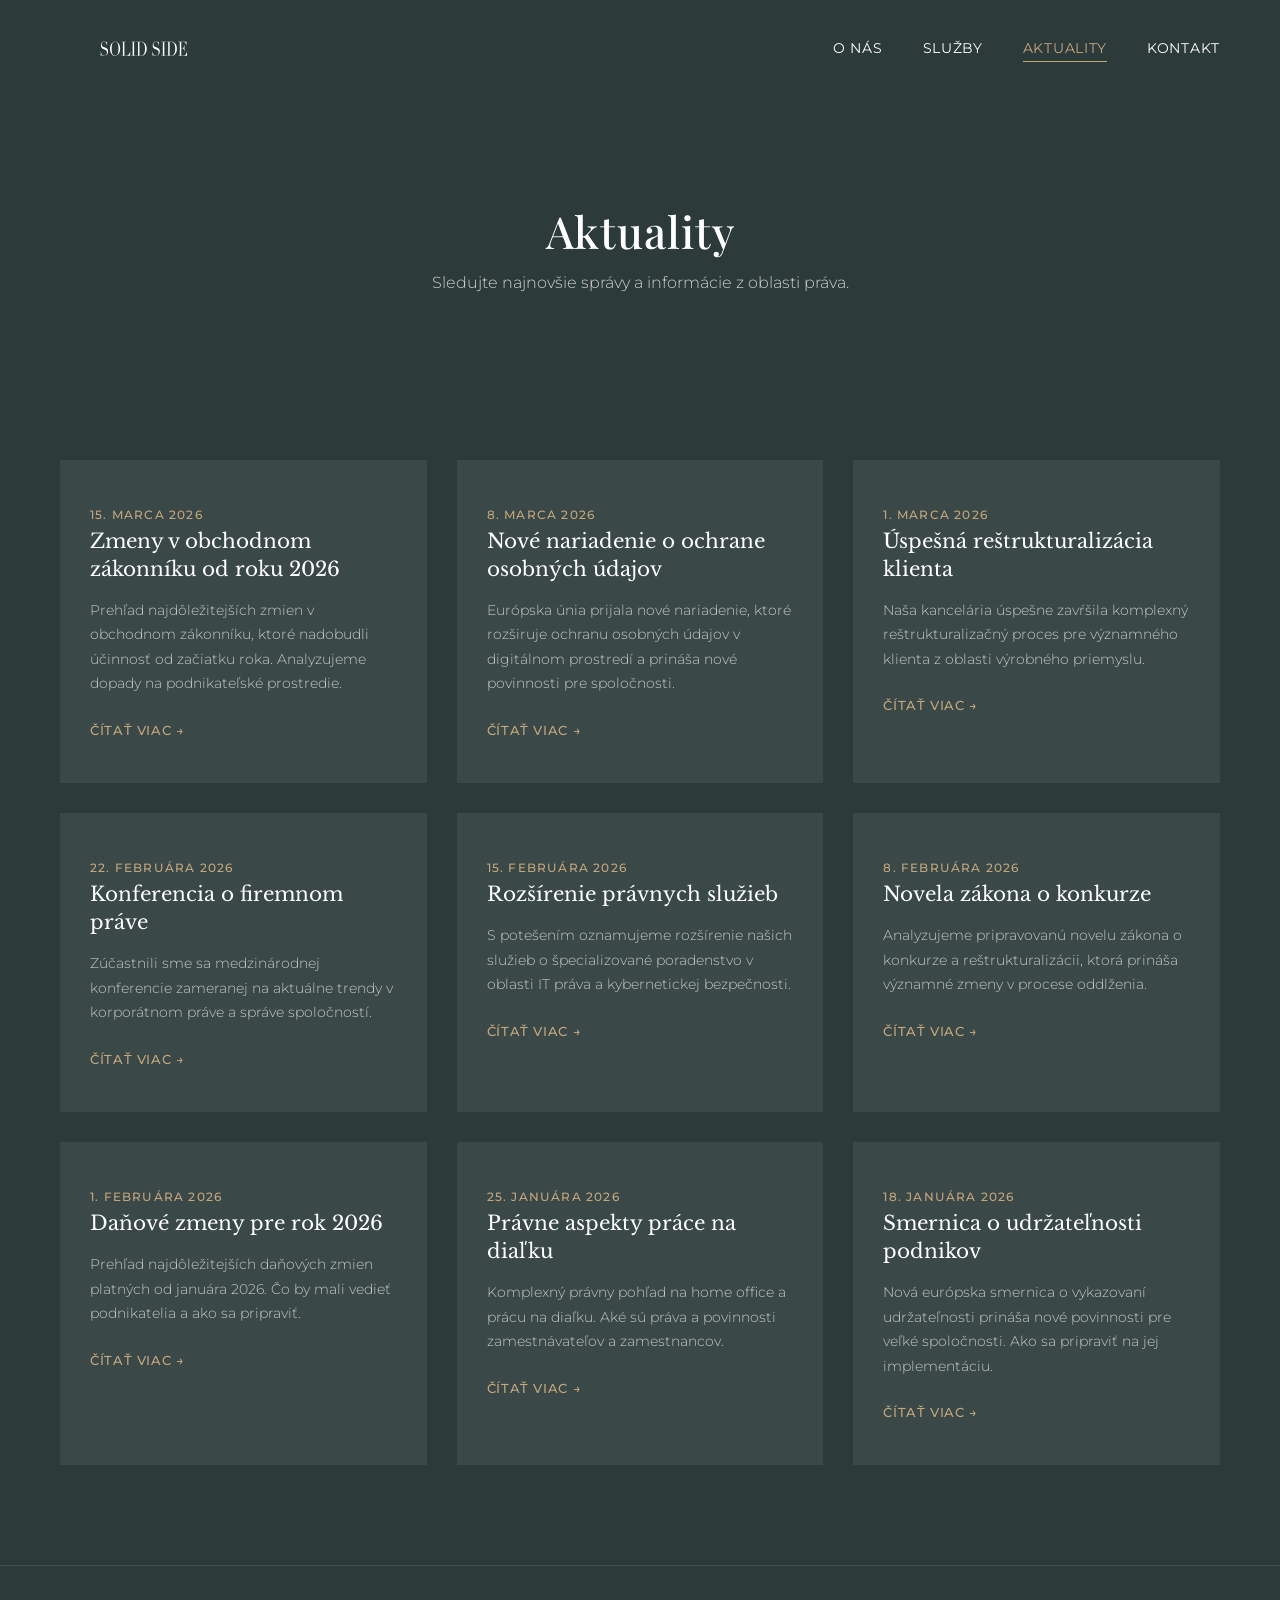
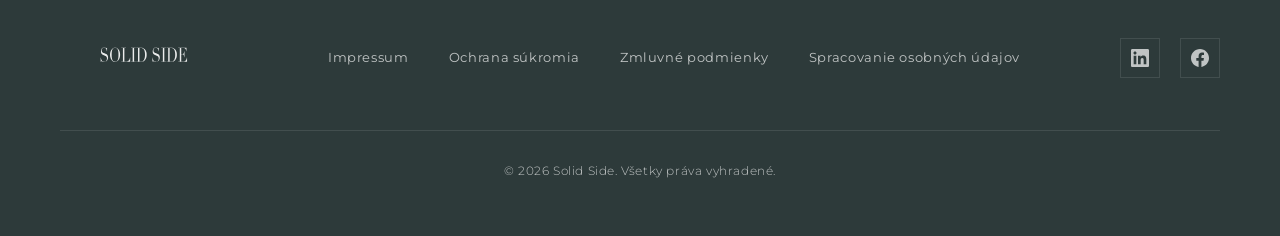
==== commit 8a2cbc34: "Fix logo image filename in footer" ====
--- a/aktuality.html
+++ b/aktuality.html
@@ -140,7 +140,7 @@
         <div class="container">
             <div class="footer-content">
                 <a href="index.html" class="footer-logo">
-                    <img src="images/logo2.svg" alt="Solid Side">
+                    <img src="images/Logo2.svg" alt="Solid Side">
                 </a>
                 
                 <div class="footer-links">
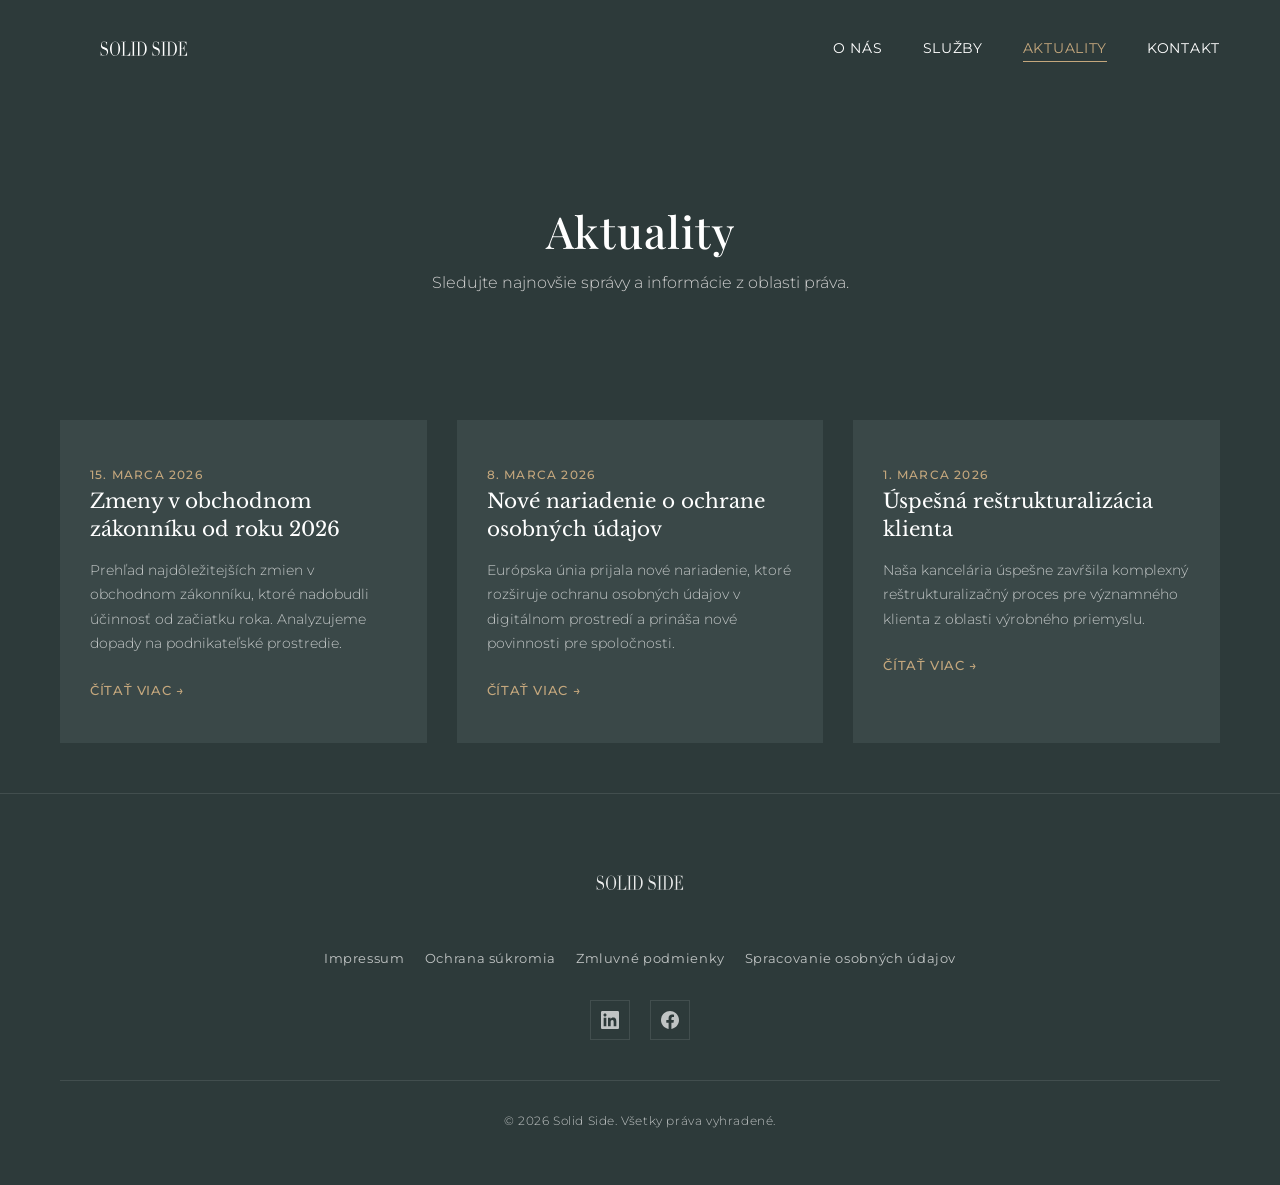
==== commit befd17c4: "rozpracovane zmeny" ====
--- a/aktuality.html
+++ b/aktuality.html
@@ -83,53 +83,6 @@
                         <span class="news-article-link">Čítať viac →</span>
                     </a>
                     
-                    <!-- Article 4 -->
-                    <a href="clanok-konferencia-firemne-pravo.html" class="news-article-card">
-                        <span class="news-article-date">22. februára 2026</span>
-                        <h3 class="news-article-title">Konferencia o firemnom práve</h3>
-                        <p class="news-article-excerpt">Zúčastnili sme sa medzinárodnej konferencie zameranej na aktuálne trendy v korporátnom práve a správe spoločností.</p>
-                        <span class="news-article-link">Čítať viac →</span>
-                    </a>
-                    
-                    <!-- Article 5 -->
-                    <a href="clanok-rozsirenie-sluzieb.html" class="news-article-card">
-                        <span class="news-article-date">15. februára 2026</span>
-                        <h3 class="news-article-title">Rozšírenie právnych služieb</h3>
-                        <p class="news-article-excerpt">S potešením oznamujeme rozšírenie našich služieb o špecializované poradenstvo v oblasti IT práva a kybernetickej bezpečnosti.</p>
-                        <span class="news-article-link">Čítať viac →</span>
-                    </a>
-                    
-                    <!-- Article 6 -->
-                    <a href="clanok-novela-konkurz.html" class="news-article-card">
-                        <span class="news-article-date">8. februára 2026</span>
-                        <h3 class="news-article-title">Novela zákona o konkurze</h3>
-                        <p class="news-article-excerpt">Analyzujeme pripravovanú novelu zákona o konkurze a reštrukturalizácii, ktorá prináša významné zmeny v procese oddlženia.</p>
-                        <span class="news-article-link">Čítať viac →</span>
-                    </a>
-                    
-                    <!-- Article 7 -->
-                    <a href="clanok-danove-zmeny.html" class="news-article-card">
-                        <span class="news-article-date">1. februára 2026</span>
-                        <h3 class="news-article-title">Daňové zmeny pre rok 2026</h3>
-                        <p class="news-article-excerpt">Prehľad najdôležitejších daňových zmien platných od januára 2026. Čo by mali vedieť podnikatelia a ako sa pripraviť.</p>
-                        <span class="news-article-link">Čítať viac →</span>
-                    </a>
-                    
-                    <!-- Article 8 -->
-                    <a href="clanok-home-office.html" class="news-article-card">
-                        <span class="news-article-date">25. januára 2026</span>
-                        <h3 class="news-article-title">Právne aspekty práce na diaľku</h3>
-                        <p class="news-article-excerpt">Komplexný právny pohľad na home office a prácu na diaľku. Aké sú práva a povinnosti zamestnávateľov a zamestnancov.</p>
-                        <span class="news-article-link">Čítať viac →</span>
-                    </a>
-                    
-                    <!-- Article 9 -->
-                    <a href="clanok-udrzatelnost.html" class="news-article-card">
-                        <span class="news-article-date">18. januára 2026</span>
-                        <h3 class="news-article-title">Smernica o udržateľnosti podnikov</h3>
-                        <p class="news-article-excerpt">Nová európska smernica o vykazovaní udržateľnosti prináša nové povinnosti pre veľké spoločnosti. Ako sa pripraviť na jej implementáciu.</p>
-                        <span class="news-article-link">Čítať viac →</span>
-                    </a>
                 </div>
             </div>
         </section>
--- a/css/styles.css
+++ b/css/styles.css
@@ -368,7 +368,7 @@
 .home-hero {
     min-height: 88vh;
     align-items: center;
-    padding: 10px 0 90px;
+    padding: 130px 0 80px;
 }
 
 .hero-layout {
@@ -387,13 +387,13 @@
 
 .hero-title {
   font-family: var(--font-heading);
-  font-size: clamp(52px, 3vw, 56px);
+  font-size: clamp(32px, 4.2vw, 56px);
   font-weight: 500;
   letter-spacing: 1px;
-  line-height: 1.2;
+  line-height: 1.15;
   margin-bottom: 20px;
-  max-width: 100
-  00px;
+  color: #ffffff;
+  white-space: normal;
 }
 
 .hero-title span {
@@ -404,9 +404,8 @@
     font-family: var(--font-subheading);
     font-size: 1.08rem;
     color: #cfcfcf;
-    max-width: 10
-    00px;
-    margin-top: 22px;
+    max-width: 600px;
+    margin: 22px auto 0;
     line-height: 1.65;
 }
 
@@ -905,8 +904,8 @@
 }
 
 .contact-form-row {
-    display: grid;
-    grid-template-columns: 1fr 0.94fr;
+    display: flex;
+    flex-direction: row;
     gap: 60px;
     align-items: stretch;
 }
@@ -915,13 +914,18 @@
     display: flex;
     flex-direction: column;
     gap: 25px;
-    margin-right: -56px;
+    flex: 1;
+    min-width: 0;
     position: relative;
     z-index: 2;
-}
-
-.contact-form-section--light .contact-form-image-wrapper {
-    display: flex;
+    margin-right: 0;
+}
+
+.contact-form-image-wrapper {
+    flex: 0 0 42%;
+    max-width: 42%;
+    position: relative;
+    overflow: hidden;
 }
 
 .contact-form {
@@ -1006,8 +1010,10 @@
 }
 
 .image-contact {
-    width: 90%;
-    margin-left: 40px;
+    width: 100%;
+    height: 100%;
+    object-fit: cover;
+    display: block;
 }
 
 /* =====================================================
@@ -1269,8 +1275,8 @@
     }
 
     .hero-title {
-        font-size: clamp(20px, 2.45vw, 28px);
-        white-space: nowrap;
+        font-size: clamp(26px, 3.2vw, 38px);
+        white-space: normal;
     }
 
     .hero-layout {
@@ -1336,8 +1342,13 @@
     }
 
     .home-hero {
-        min-height: auto;
-        padding: 110px 0 50px;
+        min-height: 100svh;
+        min-height: 100vh;
+        padding: 0 20px;
+        display: flex;
+        align-items: center;
+        justify-content: center;
+    }
     }
 
     .about-section,
@@ -1383,16 +1394,19 @@
     }
     
     .contact-form-row {
-        grid-template-columns: 1fr;
-        gap: 40px;
+        flex-direction: column;
+        gap: 36px;
+    }
+
+    .contact-form-image-wrapper {
+        flex: 0 0 auto;
+        max-width: 100%;
+        width: 100%;
+        aspect-ratio: 4 / 3;
     }
 
     .contact-form-fields {
         margin-right: 0;
-    }
-    
-    .contact-form-section--light .contact-form-image-wrapper {
-        aspect-ratio: 4 / 3;
     }
 
     .contact-form-section--light .contact-form-image {
@@ -1462,8 +1476,9 @@
     }
 
     .home-hero {
-        min-height: 76vh;
-        padding: 100px 20px 50px;
+        min-height: 100svh;
+        min-height: 100vh;
+        padding: 0 20px;
     }
 
     .about-section,
@@ -1483,17 +1498,19 @@
     }
 
     .hero-content {
-        text-align: left;
+        text-align: center;
     }
 
     .hero-title {
-        font-size: clamp(16px, 4.2vw, 22px);
+        font-size: clamp(24px, 7.5vw, 32px);
         white-space: normal;
+        letter-spacing: 0.5px;
     }
 
     .hero-subtitle {
         max-width: 100%;
-        margin-top: 18px;
+        margin-top: 16px;
+        font-size: 0.97rem;
     }
 
     .hero-image {
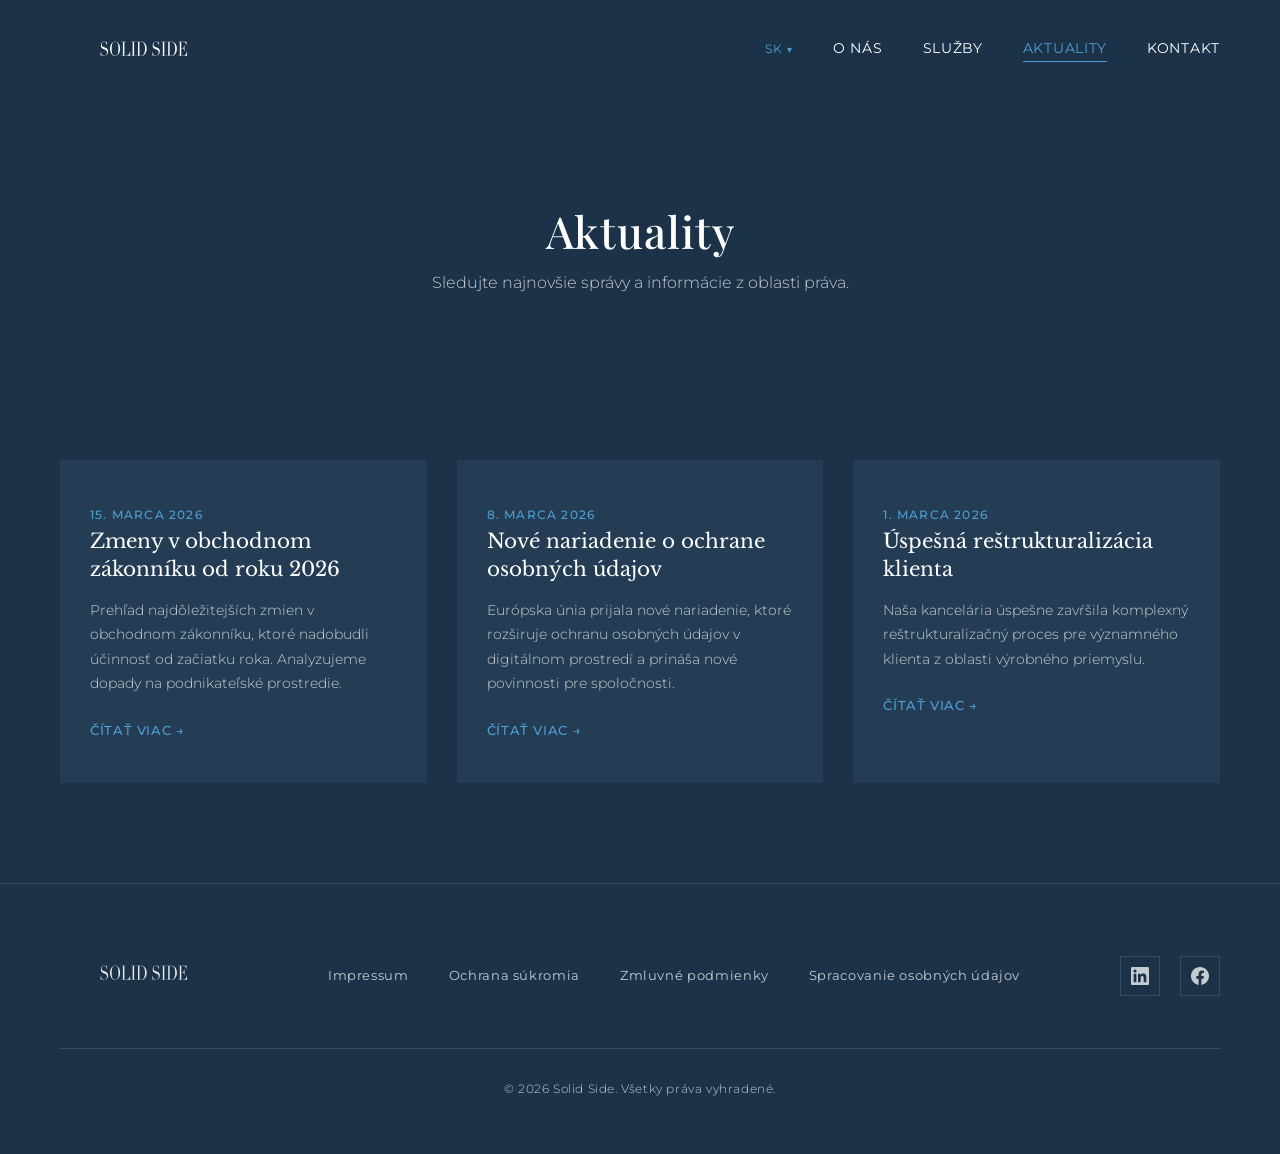
==== commit dcffc6ef: "update layout spacing hero" ====
--- a/aktuality.html
+++ b/aktuality.html
@@ -34,6 +34,16 @@
             
             <nav class="nav">
                 <ul class="nav-list">
+                    <li class="nav-item language-dropdown">
+                        <span class="language-dropdown-toggle">SK <span class="lang-arrow">▾</span></span>
+                        <div class="language-dropdown-menu">
+                            <a href="#" class="language-option active-lang">SK</a>
+                            <a href="#" class="language-option">EN</a>
+                            <a href="#" class="language-option">DE</a>
+                            <a href="#" class="language-option">CZ</a>
+                            <a href="#" class="language-option">UA</a>
+                        </div>
+                    </li>
                     <li><a href="o-nas.html" class="nav-link">O nás</a></li>
                     <li><a href="sluzby.html" class="nav-link">Služby</a></li>
                     <li><a href="aktuality.html" class="nav-link active">Aktuality</a></li>
--- a/css/styles.css
+++ b/css/styles.css
@@ -12,33 +12,33 @@
    CSS VARIABLES - Color Palette
    ===================================================== */
 :root {
-    /* Primary Colors - Dark Petrol Theme */
-    --color-primary-dark: #2d3a3a;      /* Dark petrol - main background */
-    --color-primary-medium: #4a5a5a;    /* Medium petrol */
-    --color-primary-light: #6b7878;     /* Lighter petrol */
-    
-    /* Accent Colors - Warm Tones */
-    --color-accent-gold: #c4a77d;       /* Warm gold - accents, links, hover */
-    --color-accent-bronze: #8b7355;     /* Bronze - subtle accents */
+    /* Primary Colors - Navy Blue Theme */
+    --color-primary-dark: #1c3249;      /* Deep navy - main background */
+    --color-primary-medium: #28496a;    /* Medium navy */
+    --color-primary-light: #3d6e96;     /* Light navy */
+    
+    /* Accent Colors - Sky Blue */
+    --color-accent-gold: #4e9fd4;       /* Sky blue - accents, links, hover */
+    --color-accent-bronze: #3a7aa8;     /* Deeper blue - subtle accents */
     
     /* Light Colors - Contrast Sections */
-    --color-light-cream: #f5f0e8;       /* Light cream background */
-    --color-light-beige: #e8e0d4;       /* Beige background */
-    --color-light-warm: #d4c9b9;        /* Warm light */
+    --color-light-cream: #f9f9f9;       /* Near-white background */
+    --color-light-beige: #f0f0f0;       /* Slightly off-white */
+    --color-light-warm: #e6e6e6;        /* Light grey */
     
     /* Text Colors */
     --color-text-light: #ffffff;        /* White text on dark */
-    --color-text-dark: #2d3a3a;         /* Dark text on light */
-    --color-text-muted: rgba(255, 255, 255, 0.7); /* Muted text */
-    --color-text-muted-dark: rgba(45, 58, 58, 0.7); /* Muted dark text */
+    --color-text-dark: #1a1a1a;         /* Near-black text on light */
+    --color-text-muted: rgba(255, 255, 255, 0.75); /* Muted text */
+    --color-text-muted-dark: rgba(26, 26, 26, 0.60); /* Muted dark text */
     
     /* Cards & Elements */
-    --color-card-dark: #3a4848;         /* Slightly lighter than background */
+    --color-card-dark: #243d55;         /* Slightly lighter than background */
     --color-card-light: #ffffff;        /* White cards on light bg */
     
     /* Borders & Lines */
-    --color-border-dark: rgba(255, 255, 255, 0.1);
-    --color-border-light: rgba(45, 58, 58, 0.1);
+    --color-border-dark: rgba(255, 255, 255, 0.12);
+    --color-border-light: rgba(28, 50, 73, 0.12);
     
     /* Typography */
     --font-heading: 'Playfair Display', serif;
@@ -82,21 +82,20 @@
 }
 
 /* =====================================================
-   LOADING ANIMATION
+   INTRO / LOADING SCREEN
    ===================================================== */
 .loading-screen {
     position: fixed;
-    top: 0;
-    left: 0;
-    width: 100%;
-    height: 100%;
+    inset: 0;
     background-color: var(--color-primary-dark);
     display: flex;
     justify-content: center;
     align-items: center;
     z-index: 9999;
     opacity: 1;
-        transition: opacity 0.35s ease, visibility 0.35s ease;
+    visibility: visible;
+    transition: opacity 0.5s ease, visibility 0.5s ease;
+    cursor: pointer;
 }
 
 .loading-screen.hidden {
@@ -106,26 +105,17 @@
 }
 
 .loading-logo {
-    width: min(940px, 88vw);
+    width: min(1120px, 88vw);
     height: auto;
     opacity: 0;
-    transform: scale(0.9);
-    animation: logoFadeIn 0.85s ease forwards;
-}
-
-@keyframes logoFadeIn {
-    0% {
-        opacity: 0;
-        transform: scale(0.9);
-    }
-    50% {
-        opacity: 1;
-        transform: scale(1);
-    }
-    100% {
-        opacity: 1;
-        transform: scale(1);
-    }
+    transform: scale(0.92);
+    animation: introLogoReveal 0.9s cubic-bezier(0.22, 0.61, 0.36, 1) 0.15s forwards;
+}
+
+@keyframes introLogoReveal {
+    0%   { opacity: 0; transform: scale(0.92); }
+    60%  { opacity: 1; transform: scale(1.01); }
+    100% { opacity: 1; transform: scale(1); }
 }
 
 /* =====================================================
@@ -180,7 +170,7 @@
 }
 
 a:hover {
-    color: var(--color-light-cream);
+    color: var(--color-text-light);
 }
 
 /* =====================================================
@@ -198,8 +188,8 @@
 }
 
 .header.scrolled {
-    background-color: rgba(45, 58, 58, 0.98);
-    box-shadow: 0 2px 20px rgba(0, 0, 0, 0.15);
+    background-color: rgba(28, 50, 73, 0.98);
+    box-shadow: 0 2px 20px rgba(0, 0, 0, 0.25);
 }
 
 .header .container {
@@ -234,6 +224,79 @@
     display: flex;
     list-style: none;
     gap: 40px;
+    align-items: center;
+}
+
+.nav-item {
+    list-style: none;
+}
+
+/* Language Dropdown - Desktop */
+.language-dropdown {
+    position: relative;
+}
+
+.language-dropdown-toggle {
+    font-family: var(--font-body);
+    font-size: 0.75rem;
+    font-weight: 400;
+    letter-spacing: 0.08em;
+    text-transform: uppercase;
+    color: var(--color-accent-gold);
+    cursor: pointer;
+    padding: 5px 0;
+    transition: color var(--transition-fast);
+}
+
+.language-dropdown-toggle:hover {
+    color: var(--color-text-light);
+}
+
+.language-dropdown-toggle .lang-arrow {
+    font-size: 0.65rem;
+    display: inline-block;
+    transition: transform var(--transition-fast);
+    vertical-align: middle;
+}
+
+.language-dropdown:hover .lang-arrow {
+    transform: rotate(180deg);
+}
+
+.language-dropdown-menu {
+    position: absolute;
+    top: calc(100% + 8px);
+    left: 0;
+    background-color: rgba(20, 40, 65, 0.98);
+    border: 1px solid rgba(78, 159, 212, 0.2);
+    border-radius: 4px;
+    padding: 8px 0;
+    display: none;
+    flex-direction: column;
+    gap: 0;
+    min-width: 80px;
+    z-index: 1001;
+}
+
+.language-dropdown:hover .language-dropdown-menu {
+    display: flex;
+}
+
+.language-option {
+    font-family: var(--font-body);
+    font-size: 0.775rem;
+    padding: 7px 16px;
+    color: var(--color-text-light);
+    text-transform: uppercase;
+    letter-spacing: 0.06em;
+    transition: all var(--transition-fast);
+    display: block;
+}
+
+.language-option:hover,
+.language-option.active-lang {
+    background-color: rgba(78, 159, 212, 0.15);
+    color: var(--color-accent-gold);
 }
 
 .nav-link {
@@ -282,6 +345,7 @@
     border: none;
     cursor: pointer;
     padding: 0;
+    z-index: 1001;
 }
 
 .menu-toggle span {
@@ -304,6 +368,40 @@
     transform: rotate(-45deg) translate(6px, -6px);
 }
 
+/* On mobile, keep hamburger as hamburger (X handled by nav-close) */
+@media (max-width: 768px) {
+    .menu-toggle.active span:nth-child(1),
+    .menu-toggle.active span:nth-child(2),
+    .menu-toggle.active span:nth-child(3) {
+        transform: none;
+        opacity: 1;
+    }
+}
+
+/* Mobile Menu Close Button */
+.nav-close {
+    display: none;
+    position: absolute;
+    top: 20px;
+    right: 24px;
+    background: none;
+    border: none;
+    cursor: pointer;
+    color: var(--color-text-light);
+    z-index: 1002;
+    padding: 4px;
+    transition: color var(--transition-fast);
+}
+
+.nav-close:hover {
+    color: var(--color-accent-gold);
+}
+
+.nav-close svg {
+    width: 24px;
+    height: 24px;
+}
+
 /* =====================================================
    MAIN CONTENT
    ===================================================== */
@@ -335,7 +433,7 @@
 
 .section-title {
     text-align: center;
-    margin-bottom: 60px;
+    margin-bottom: 120px;
 }
 
 .section-title h2 {
@@ -364,25 +462,18 @@
     position: relative;
 }
 
-/* Homepage full-screen override */
-.home-hero {
-    min-height: 88vh;
-    align-items: center;
-    padding: 130px 0 80px;
-}
-
-.hero-layout {
-    display: flex;
-    align-items: flex-start;
-    justify-content: space-between;
-    gap: 80px;
-    width: 100%;
-}
-
-.hero-content {
-  max-width: 1200px;
-  margin: 0 auto;        /* toto ho vycentruje */
-  text-align: center;    /* text na stred */
+.hero-logo {
+    display: flex;
+    justify-content: center;
+}
+
+.hero-logo img {
+    width: min(920px, 72vw);
+    max-width: 100%;
+    height: auto;
+    display: block;
+    opacity: 0;
+    animation: heroRiseUp 1s cubic-bezier(0.22, 0.61, 0.36, 1) 0.1s forwards;
 }
 
 .hero-title {
@@ -394,6 +485,103 @@
   margin-bottom: 20px;
   color: #ffffff;
   white-space: normal;
+  opacity: 0;
+  animation: heroRiseUp 1s cubic-bezier(0.22, 0.61, 0.36, 1) 0.45s forwards;
+}
+
+@keyframes heroRiseUp {
+    0% {
+        opacity: 0;
+        transform: translateY(40px);
+    }
+    100% {
+        opacity: 1;
+        transform: translateY(0);
+    }
+}
+
+@keyframes uvodtextReveal {
+    0%   { opacity: 0; transform: scale(0.7) translateY(90px); }
+    100% { opacity: 1; transform: scale(0.7) translateY(0); }
+}
+
+/* Homepage full-screen override */
+.home-hero {
+    min-height: 74vh;
+    position: relative;
+    display: flex;
+    align-items: center;
+    justify-content: center;
+    padding: 0;
+    overflow: hidden;
+    background-image: url('../images/krivky.svg');
+    background-size: clamp(900px, 90vw, 1400px);
+    background-position: center center;
+    background-repeat: no-repeat;
+}
+
+.home-hero__content {
+    position: relative;
+    z-index: 2;
+    display: flex;
+    flex-direction: column;
+    align-items: center;
+    justify-content: center;
+    text-align: center;
+    padding: calc(var(--header-height) + 60px) clamp(32px, 6vw, 120px) 70px;
+    max-width: 860px;
+    width: 100%;
+    margin: 0 auto;
+    translate: 0 clamp(-10px, -2vw, -36px);
+    opacity: 0;
+    animation: heroRiseUp 1.1s cubic-bezier(0.22, 0.61, 0.36, 1) 0.3s forwards;
+}
+
+.home-hero__title {
+    font-family: 'Didot', 'Playfair Display', 'Libre Baskerville', Georgia, serif;
+    font-size: clamp(22px, 3vw, 42px);
+    font-weight: 400;
+    letter-spacing: 0.12em;
+    line-height: 1.18;
+    color: #ffffff;
+    text-transform: uppercase;
+    margin: 0 0 28px;
+}
+
+.home-hero__subtitle {
+    font-family: var(--font-subheading);
+    font-size: clamp(0.85rem, 1.2vw, 1rem);
+    font-weight: 400;
+    letter-spacing: 0.03em;
+    line-height: 1.8;
+    color: rgba(255, 255, 255, 0.78);
+    max-width: 480px;
+    margin: 0;
+}
+
+.hero-layout {
+    display: flex;
+    align-items: flex-start;
+    justify-content: space-between;
+    gap: 150px;
+    width: 100%;
+}
+
+.hero-content {
+    max-width: var(--container-max-width);
+  margin: 0 auto;        /* toto ho vycentruje */
+  text-align: center;    /* text na stred */
+}
+
+.hero-title {
+  font-family: var(--font-heading);
+  font-size: clamp(32px, 4.2vw, 56px);
+  font-weight: 500;
+  letter-spacing: 1px;
+  line-height: 1.15;
+  margin-bottom: 20px;
+  color: #ffffff;
+  white-space: normal;
 }
 
 .hero-title span {
@@ -403,10 +591,12 @@
 .hero-subtitle {
     font-family: var(--font-subheading);
     font-size: 1.08rem;
-    color: #cfcfcf;
+    color: var(--color-text-muted);
     max-width: 600px;
     margin: 22px auto 0;
     line-height: 1.65;
+    opacity: 0;
+    animation: heroRiseUp 1s cubic-bezier(0.22, 0.61, 0.36, 1) 0.75s forwards;
 }
 
 /* Sub-page section headings (no .hero-title class) */
@@ -421,7 +611,7 @@
 
 .hero-content > p:not(.hero-subtitle) {
     font-size: 0.975rem;
-    color: #cfcfcf;
+    color: var(--color-text-muted);
     margin: 0 auto;
     line-height: 1.55;
     max-width: 580px;
@@ -467,13 +657,18 @@
 
 .panorama-wrapper {
     width: 100%;
-    max-width: 1200px;
+    max-width: var(--container-max-width);
+    margin: 0 auto;
+    padding-left: var(--container-padding);
+    padding-right: var(--container-padding);
 }
 
 .panorama-image {
-    width: 100%;
+    width: auto;
     height: auto;
+    max-width: 100%;
     display: block;
+    margin: 0 auto;
 }
 
 /* =====================================================
@@ -592,10 +787,11 @@
 }
 
 .service-card-home {
-    background-color: var(--color-light-beige);
+    background-color: #ffffff;
     padding: 25px;
     min-height: 170px;
-    border: 1px solid rgba(45, 58, 58, 0.18);
+    border: 1px solid var(--color-border-light);
+    box-shadow: 0 2px 12px rgba(28, 50, 73, 0.08);
     display: flex;
     align-items: center;
     justify-content: center;
@@ -625,10 +821,11 @@
 }
 
 .service-card {
-    background-color: var(--color-light-beige);
+    background-color: #ffffff;
     padding: 25px;
     min-height: 170px;
-    border: 1px solid rgba(45, 58, 58, 0.18);
+    border: 1px solid var(--color-border-light);
+    box-shadow: 0 2px 12px rgba(28, 50, 73, 0.08);
     display: flex;
     align-items: center;
     justify-content: center;
@@ -801,14 +998,17 @@
 }
 
 .contact-image-wrapper {
-    width: min(90%, 585px);
+    width: 100%;
+    max-width: 650px;
     margin: 0 auto;
+    padding-left: 0;
+    padding-right: 0;
 }
 
 .contact-image {
     display: block;
     width: 100%;
-    height: clamp(182px, 23.4vw, 312px);
+    height: auto;
     object-fit: cover;
     object-position: center;
 }
@@ -820,8 +1020,11 @@
 }
 
 .contact-info-container {
-    width: min(90%, 585px);
+    width: 100%;
+    max-width: 650px;
     margin: 0 auto;
+    padding-left: 0;
+    padding-right: 0;
 }
 
 .contact-info-row {
@@ -926,6 +1129,7 @@
     max-width: 42%;
     position: relative;
     overflow: hidden;
+    min-height: 420px;
 }
 
 .contact-form {
@@ -1010,6 +1214,9 @@
 }
 
 .image-contact {
+    position: absolute;
+    top: 0;
+    left: 0;
     width: 100%;
     height: 100%;
     object-fit: cover;
@@ -1228,7 +1435,7 @@
     }
 
     .contact-form-fields {
-        margin-right: -40px;
+        margin-right: 0;
     }
 }
 
@@ -1264,8 +1471,14 @@
     }
 
     .home-hero {
-        min-height: 82vh;
-        padding: 120px 0 70px;
+        min-height: 74vh;
+        padding: 0;
+        background-size: clamp(780px, 110vw, 1100px);
+        background-position: center center;
+    }
+
+    .home-hero__title {
+        font-size: clamp(20px, 3vw, 34px);
     }
 
     .about-section,
@@ -1290,7 +1503,7 @@
     }
 
     .contact-form-fields {
-        margin-right: -24px;
+        margin-right: 0;
     }
     
     .footer-links {
@@ -1302,6 +1515,60 @@
 @media (max-width: 768px) {
     :root {
         --container-padding: 25px;
+    }
+
+    .home-hero {
+        background-image: none;
+        background-size: clamp(620px, 140vw, 900px);
+        background-position: center center;
+    }
+
+    .home-hero::before {
+        content: '';
+        position: absolute;
+        inset: 0;
+        background: rgba(28, 50, 73, 0.55);
+        z-index: 1;
+        pointer-events: none;
+    }
+
+    .home-hero__content {
+        padding: calc(var(--header-height) + 60px) clamp(24px, 5vw, 60px) 60px;
+        max-width: 100%;
+        position: relative;
+        z-index: 2;
+        text-align: center;
+    }
+
+    .home-hero__title {
+        font-size: clamp(18px, 4.5vw, 28px);
+        margin-bottom: 24px;
+        text-shadow: 0 1px 12px rgba(0, 0, 0, 0.45);
+    }
+
+    .home-hero__subtitle {
+        font-size: 0.9rem;
+        max-width: 420px;
+        text-shadow: 0 1px 8px rgba(0, 0, 0, 0.4);
+    }
+
+    .hero-logo img {
+        width: min(520px, 82vw);
+        max-width: 100%;
+    }
+
+    /* Mobile section centering */
+    .section-title {
+        text-align: center;
+        max-width: 680px;
+        margin: 0 auto 40px;
+    }
+
+    .section-title h2,
+    .services-section .section-title h2,
+    .news-slider-section .section-title h2,
+    .news-page-section .section-title h2 {
+        text-align: center;
     }
     
     /* Mobile Navigation */
@@ -1309,13 +1576,22 @@
         position: fixed;
         top: var(--header-height);
         left: 0;
-        right: 0;
+        width: 100%;
+        height: auto;
         background-color: var(--color-primary-dark);
-        padding: 30px;
+        backdrop-filter: blur(8px);
+        z-index: 999;
+        display: flex;
+        flex-direction: column;
+        align-items: center;
+        justify-content: flex-start;
+        border-bottom-left-radius: 24px;
+        border-bottom-right-radius: 24px;
         transform: translateY(-100%);
         opacity: 0;
         visibility: hidden;
-        transition: all var(--transition-medium);
+        transition: transform 0.4s ease, opacity 0.4s ease, visibility 0.4s ease;
+        padding: 28px var(--container-padding) 32px;
     }
     
     .nav.active {
@@ -1323,16 +1599,73 @@
         opacity: 1;
         visibility: visible;
     }
+
+    .nav-close {
+        display: none !important;
+    }
     
     .nav-list {
         flex-direction: column;
         gap: 20px;
+        width: 100%;
+        align-items: center;
+    }
+
+    .nav-item {
+        width: 100%;
+        text-align: center;
+    }
+
+    /* Language — always visible on mobile, no toggle */
+    .language-dropdown {
+        position: static;
+        margin-bottom: 4px;
+        padding-bottom: 16px;
+        border-bottom: 1px solid rgba(78, 159, 212, 0.15);
+        width: 100%;
+        text-align: center;
+    }
+
+    .language-dropdown-toggle {
+        display: none;
+    }
+
+    .language-dropdown:hover .language-dropdown-menu {
+        display: flex;
+    }
+
+    .language-dropdown-menu {
+        position: static !important;
+        background-color: transparent !important;
+        border: none !important;
+        padding: 0 !important;
+        margin: 0 !important;
+        display: flex !important;
+        flex-direction: row;
+        flex-wrap: wrap;
+        gap: 0;
+        justify-content: center;
+        min-width: auto;
+    }
+
+    .language-option {
+        font-size: 0.72rem;
+        padding: 4px 10px;
+        background: none;
+        letter-spacing: 0.08em;
+    }
+
+    .language-option:hover,
+    .language-option.active-lang {
+        background: none;
+        color: var(--color-accent-gold);
     }
     
     .nav-link {
-        font-size: 1rem;
-    }
-    
+        font-size: 1.1rem;
+        display: inline-block;
+    }
+
     .menu-toggle {
         display: flex;
     }
@@ -1342,13 +1675,8 @@
     }
 
     .home-hero {
-        min-height: 100svh;
-        min-height: 100vh;
-        padding: 0 20px;
-        display: flex;
-        align-items: center;
-        justify-content: center;
-    }
+        min-height: 74vh;
+        padding: 0;
     }
 
     .about-section,
@@ -1369,11 +1697,67 @@
         height: 260px;
         opacity: 1;
     }
+
+    /* Services */
+    .services-section .container,
+    .services-page-section .container {
+        max-width: var(--container-max-width);
+        margin: 0 auto;
+        padding-left: var(--container-padding);
+        padding-right: var(--container-padding);
+    }
+
+    .services-grid-home,
+    .services-grid {
+        display: grid;
+        grid-template-columns: repeat(2, minmax(0, 1fr));
+        gap: 10px;
+        width: 100%;
+        margin: 0 auto;
+    }
+
+    .service-card-home,
+    .service-card {
+        width: 100%;
+        min-height: 160px;
+        text-align: center;
+        padding: 20px 14px;
+    }
     
     /* News Slider */
+    .news-slider-wrapper {
+        overflow: visible;
+    }
+
+    .news-slider {
+        display: flex;
+        flex-direction: column;
+        gap: 14px;
+        transform: none !important;
+        cursor: default;
+    }
+
     .news-card {
-        flex: 0 0 calc(100% - 20px);
-        min-width: auto;
+        flex: 0 0 auto;
+        min-width: 0;
+        width: 98%;
+        margin: 0 auto;
+    }
+
+    .slider-controls {
+        display: none;
+    }
+
+    /* Aktuality page cards */
+    .news-grid {
+        display: flex;
+        flex-direction: column;
+        gap: 16px;
+    }
+
+    .news-article-card {
+        width: 98%;
+        margin: 0 auto;
     }
     
     /* Contact */
@@ -1402,6 +1786,7 @@
         flex: 0 0 auto;
         max-width: 100%;
         width: 100%;
+        min-height: 0;
         aspect-ratio: 4 / 3;
     }
 
@@ -1414,6 +1799,9 @@
     }
 
     .image-contact {
+        position: relative;
+        top: auto;
+        left: auto;
         width: 100%;
         margin-left: 0;
     }
@@ -1423,11 +1811,12 @@
     }
 
     .contact-image-wrapper {
-        width: min(90%, 520px);
+        width: calc(100% - 2 * var(--container-padding));
+        max-width: 650px;
     }
 
     .contact-image {
-        height: clamp(156px, 32.5vw, 234px);
+        height: auto;
     }
 
     .contact-info-section {
@@ -1435,7 +1824,8 @@
     }
     
     .contact-info-container {
-        width: min(90%, 520px);
+        width: calc(100% - 2 * var(--container-padding));
+        max-width: 650px;
     }
     
     /* Footer */
@@ -1458,6 +1848,51 @@
     :root {
         --container-padding: 20px;
     }
+
+    /* Panorama - zoomed, show ~2/3 width, impactful on phone */
+    .panorama-section {
+        padding: 0;
+        overflow: hidden;
+    }
+
+    .panorama-wrapper {
+        padding-left: 0;
+        padding-right: 0;
+        overflow: hidden;
+    }
+
+    .panorama-image {
+        width: 150%;
+        max-width: none;
+        height: auto;
+        margin-left: -25%;
+    }
+
+    .home-hero {
+        background-size: clamp(480px, 170vw, 700px);
+        background-position: center center;
+    }
+
+    .home-hero__content {
+        padding: calc(var(--header-height) + 28px) 24px 48px;
+        max-width: 100%;
+    }
+
+    .home-hero__title {
+        font-size: clamp(16px, 5.5vw, 24px);
+        letter-spacing: 0.08em;
+        margin-bottom: 20px;
+    }
+
+    .home-hero__subtitle {
+        font-size: 0.85rem;
+        max-width: 100%;
+    }
+
+    .hero-logo img {
+        width: min(380px, 84vw);
+        max-width: 100%;
+    }
     
     .section {
         padding: 60px 0;
@@ -1476,9 +1911,8 @@
     }
 
     .home-hero {
-        min-height: 100svh;
-        min-height: 100vh;
-        padding: 0 20px;
+        min-height: 74vh;
+        padding: 0;
     }
 
     .about-section,
@@ -1541,11 +1975,12 @@
     }
 
     .contact-image-wrapper {
-        width: min(90%, 416px);
+        width: calc(100% - 2 * var(--container-padding));
+        max-width: 650px;
     }
     
     .contact-image {
-        height: clamp(130px, 28.6vw, 195px);
+        height: auto;
     }
 
     .contact-info-section {
@@ -1553,7 +1988,8 @@
     }
     
     .contact-info-container {
-        width: min(90%, 416px);
+        width: calc(100% - 2 * var(--container-padding));
+        max-width: 650px;
     }
     
     /* Form */
